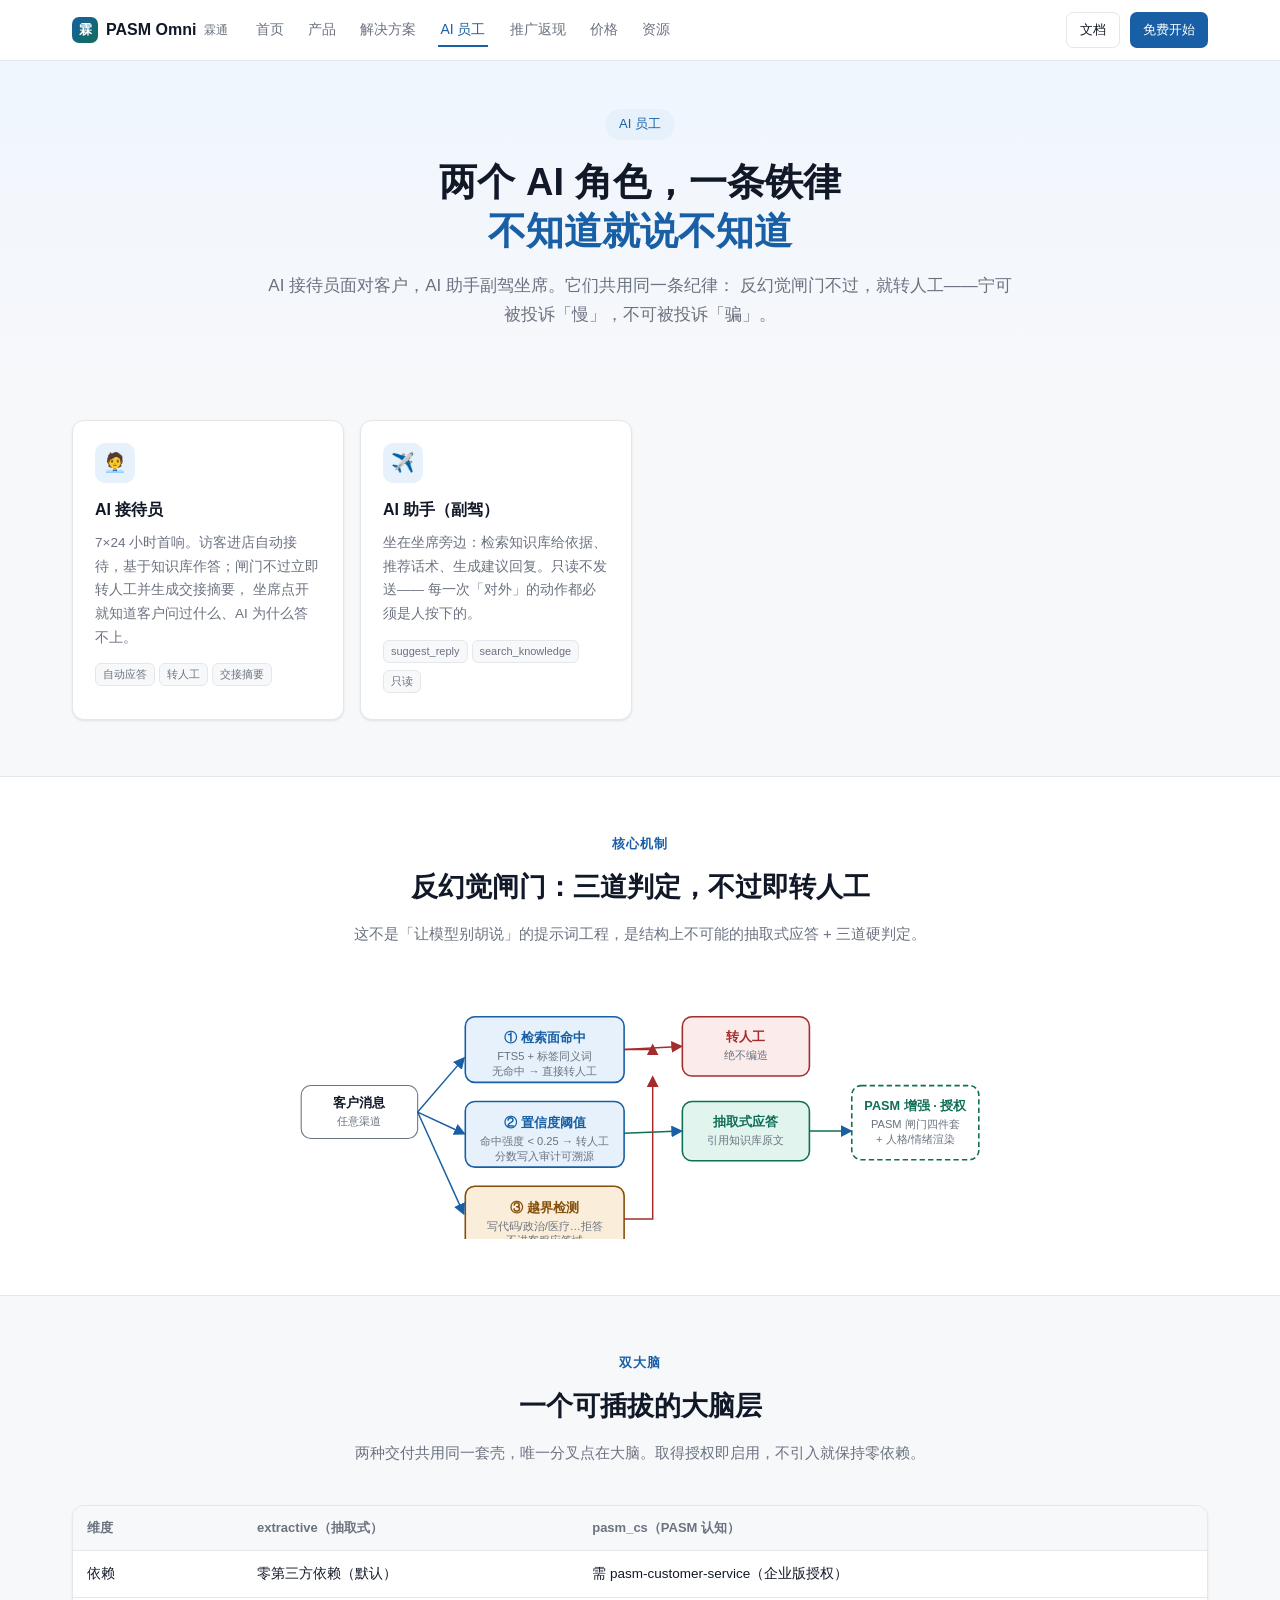
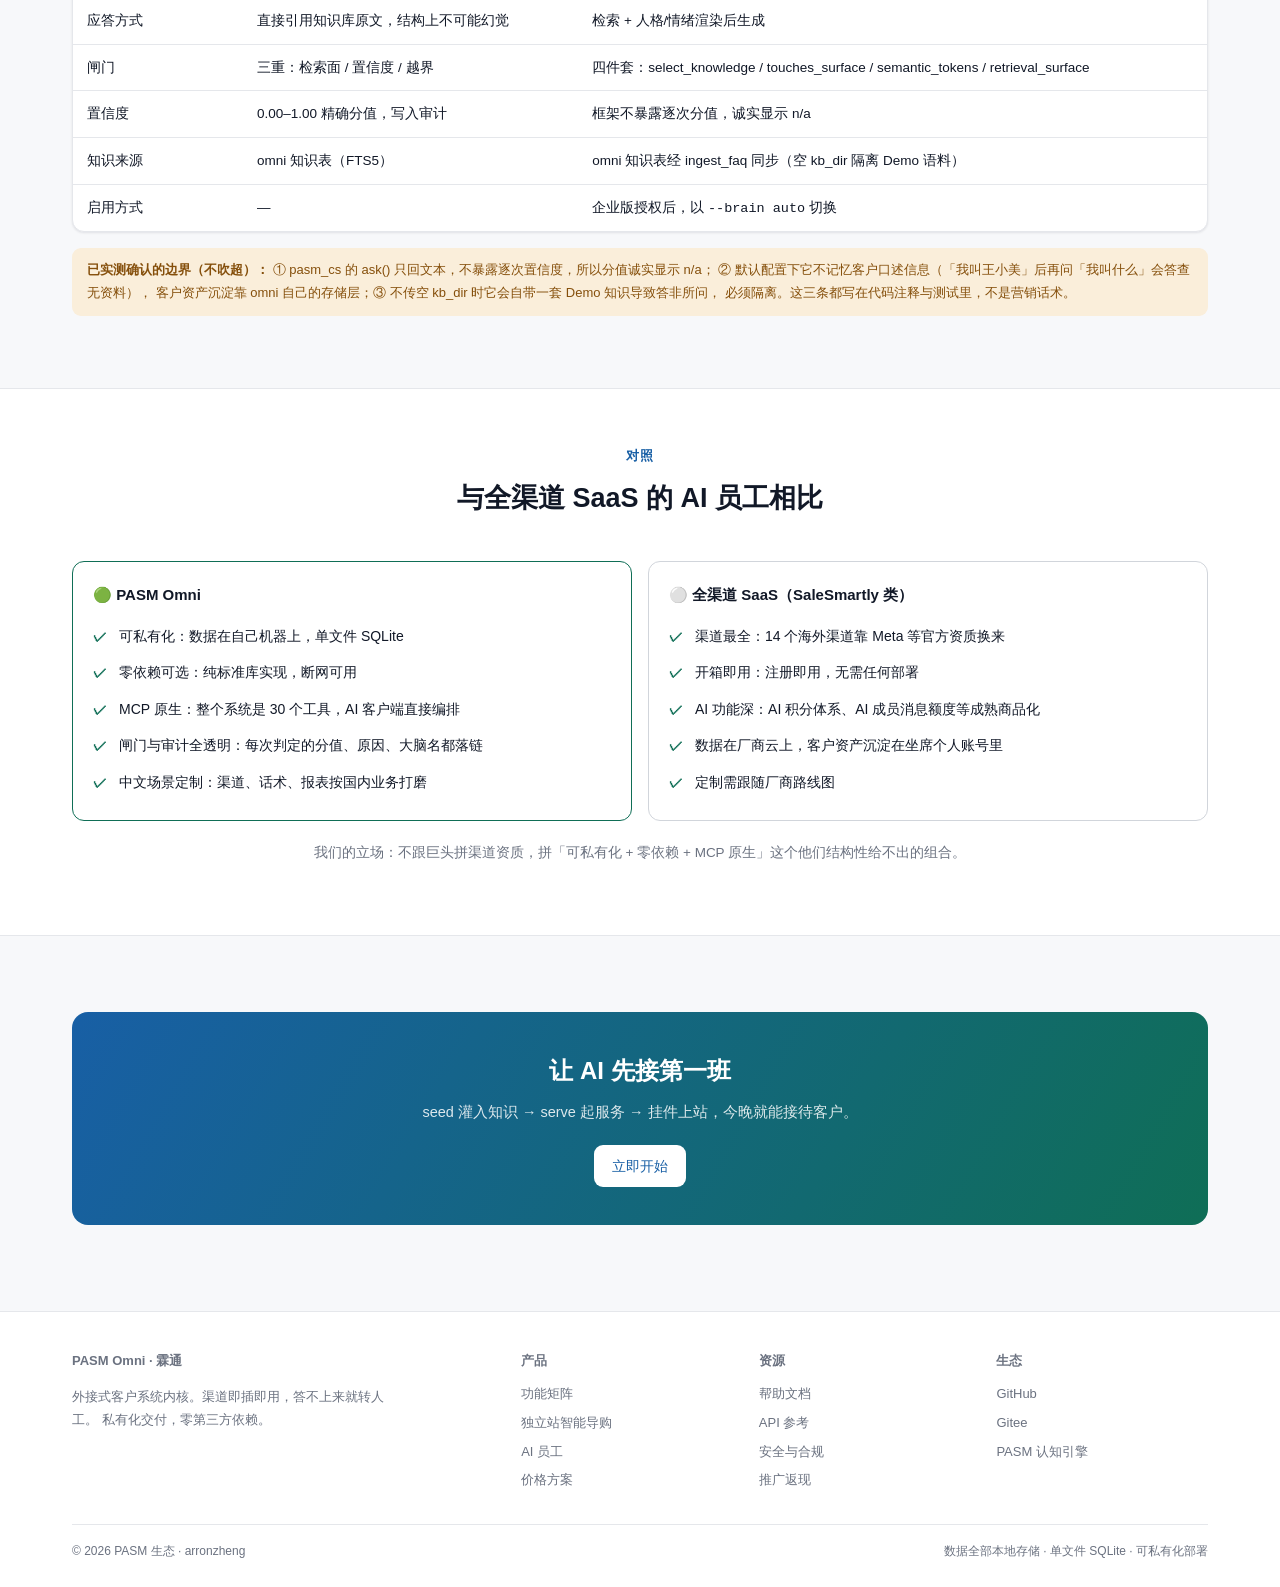
==== ai-agents.html @ 75b2e66a "PASM Omni（霖通）产品展示：官网、功能说明、接入指南与界面截图 - 官网 7 页（首页含界面预览 / 产品矩阵 / 解决方案 / AI 员工 / 价格 / 资源 / 推广） - docs/：功" ====
<!DOCTYPE html>
<html lang="zh-CN">
<head>
<meta charset="utf-8">
<meta name="viewport" content="width=device-width,initial-scale=1">
<title>AI 员工 · PASM Omni 霖通 —— 接待员与助手，答不上来就转人工</title>
<meta name="description" content="PASM Omni AI 员工：AI 接待员 7×24 首响、AI 助手副驾坐席。反幻觉三重闸门，抽取式大脑不可能幻觉，可选 PASM 认知引擎。">
<link rel="stylesheet" href="assets/site.css">
</head>
<body>

<nav class="nav">
  <div class="wrap">
    <a class="brand" href="index.html"><span class="logo">霖</span>PASM Omni <small>霖通</small></a>
    <div class="nav-links">
      <a href="index.html">首页</a>
      <a href="products.html">产品</a>
      <a href="solutions.html">解决方案</a>
      <a href="ai-agents.html" class="on">AI 员工</a>
      <a href="promotion.html">推广返现</a>
      <a href="pricing.html">价格</a>
      <a href="resources.html">资源</a>
    </div>
    <div class="nav-cta">
      <a class="btn ghost sm" href="resources.html">文档</a>
      <a class="btn sm" href="pricing.html">免费开始</a>
    </div>
  </div>
</nav>

<section class="hero" style="padding:48px 0 40px">
  <div class="wrap">
    <span class="kicker">AI 员工</span>
    <h1>两个 AI 角色，一条铁律<br><em>不知道就说不知道</em></h1>
    <p class="sub">AI 接待员面对客户，AI 助手副驾坐席。它们共用同一条纪律：
    反幻觉闸门不过，就转人工——宁可被投诉「慢」，不可被投诉「骗」。</p>
  </div>
</section>

<section class="block" style="padding-top:24px">
  <div class="wrap">
    <div class="cards">
      <div class="card">
        <div class="icon">🧑‍💼</div>
        <h3>AI 接待员</h3>
        <p>7×24 小时首响。访客进店自动接待，基于知识库作答；闸门不过立即转人工并生成交接摘要，
        坐席点开就知道客户问过什么、AI 为什么答不上。</p>
        <div class="tags"><span>自动应答</span><span>转人工</span><span>交接摘要</span></div>
      </div>
      <div class="card">
        <div class="icon">✈️</div>
        <h3>AI 助手（副驾）</h3>
        <p>坐在坐席旁边：检索知识库给依据、推荐话术、生成建议回复。只读不发送——
        每一次「对外」的动作都必须是人按下的。</p>
        <div class="tags"><span>suggest_reply</span><span>search_knowledge</span><span>只读</span></div>
      </div>
    </div>
  </div>
</section>

<section class="block alt">
  <div class="wrap">
    <div class="block-head">
      <div class="tag">核心机制</div>
      <h2>反幻觉闸门：三道判定，不过即转人工</h2>
      <p>这不是「让模型别胡说」的提示词工程，是结构上不可能的抽取式应答 + 三道硬判定。</p>
    </div>

    <svg viewBox="0 0 680 240" style="width:100%;max-width:720px;display:block;margin:0 auto" xmlns="http://www.w3.org/2000/svg">
      <defs>
        <marker id="ah2" markerWidth="8" markerHeight="8" refX="6" refY="4" orient="auto">
          <path d="M0,0 L8,4 L0,8 z" fill="#185FA5"/>
        </marker>
        <marker id="ah3" markerWidth="8" markerHeight="8" refX="6" refY="4" orient="auto">
          <path d="M0,0 L8,4 L0,8 z" fill="#A32D2D"/>
        </marker>
      </defs>
      <g font-family="inherit">
        <!-- 客户消息 -->
        <rect x="20" y="95" width="110" height="50" rx="9" fill="#fff" stroke="#6B7280"/>
        <text x="75" y="115" font-size="12.5" font-weight="600" fill="#111827" text-anchor="middle">客户消息</text>
        <text x="75" y="132" font-size="10.5" fill="#6B7280" text-anchor="middle">任意渠道</text>

        <!-- 闸门1 -->
        <rect x="175" y="30" width="150" height="62" rx="9" fill="#E6F1FB" stroke="#185FA5" stroke-width="1.5"/>
        <text x="250" y="54" font-size="12.5" font-weight="600" fill="#185FA5" text-anchor="middle">① 检索面命中</text>
        <text x="250" y="71" font-size="10.5" fill="#6B7280" text-anchor="middle">FTS5 + 标签同义词</text>
        <text x="250" y="85" font-size="10.5" fill="#6B7280" text-anchor="middle">无命中 → 直接转人工</text>

        <!-- 闸门2 -->
        <rect x="175" y="110" width="150" height="62" rx="9" fill="#E6F1FB" stroke="#185FA5" stroke-width="1.5"/>
        <text x="250" y="134" font-size="12.5" font-weight="600" fill="#185FA5" text-anchor="middle">② 置信度阈值</text>
        <text x="250" y="151" font-size="10.5" fill="#6B7280" text-anchor="middle">命中强度 &lt; 0.25 → 转人工</text>
        <text x="250" y="165" font-size="10.5" fill="#6B7280" text-anchor="middle">分数写入审计可溯源</text>

        <!-- 闸门3 -->
        <rect x="175" y="190" width="150" height="62" rx="9" fill="#FAEEDA" stroke="#854F0B" stroke-width="1.5"/>
        <text x="250" y="214" font-size="12.5" font-weight="600" fill="#854F0B" text-anchor="middle">③ 越界检测</text>
        <text x="250" y="231" font-size="10.5" fill="#6B7280" text-anchor="middle">写代码/政治/医疗…拒答</text>
        <text x="250" y="245" font-size="10.5" fill="#6B7280" text-anchor="middle">不进客服应答域</text>

        <!-- 箭头 -->
        <line x1="130" y1="120" x2="173" y2="70" stroke="#185FA5" stroke-width="1.4" marker-end="url(#ah2)"/>
        <line x1="130" y1="120" x2="173" y2="140" stroke="#185FA5" stroke-width="1.4" marker-end="url(#ah2)"/>
        <line x1="130" y1="120" x2="173" y2="215" stroke="#185FA5" stroke-width="1.4" marker-end="url(#ah2)"/>

        <!-- 通过 -->
        <rect x="380" y="110" width="120" height="56" rx="9" fill="#E1F5EE" stroke="#0F6E56" stroke-width="1.5"/>
        <text x="440" y="133" font-size="12.5" font-weight="600" fill="#0F6E56" text-anchor="middle">抽取式应答</text>
        <text x="440" y="150" font-size="10.5" fill="#6B7280" text-anchor="middle">引用知识库原文</text>

        <!-- 转人工 -->
        <rect x="380" y="30" width="120" height="56" rx="9" fill="#FCEBEB" stroke="#A32D2D" stroke-width="1.5"/>
        <text x="440" y="53" font-size="12.5" font-weight="600" fill="#A32D2D" text-anchor="middle">转人工</text>
        <text x="440" y="70" font-size="10.5" fill="#6B7280" text-anchor="middle">绝不编造</text>

        <line x1="325" y1="140" x2="378" y2="138" stroke="#0F6E56" stroke-width="1.4" marker-end="url(#ah2)"/>
        <path d="M 325 61 L 352 61 L 352 58" fill="none" stroke="#A32D2D" stroke-width="1.4" marker-end="url(#ah3)"/>
        <path d="M 325 221 L 352 221 L 352 88" fill="none" stroke="#A32D2D" stroke-width="1.4" marker-end="url(#ah3)"/>
        <line x1="325" y1="61" x2="378" y2="58" stroke="#A32D2D" stroke-width="1.4" marker-end="url(#ah3)"/>

        <!-- PASM 认知引擎增强（企业版授权） -->
        <rect x="540" y="95" width="120" height="70" rx="9" fill="#fff" stroke="#0F6E56" stroke-width="1.5" stroke-dasharray="5 3"/>
        <text x="600" y="118" font-size="12" font-weight="600" fill="#0F6E56" text-anchor="middle">PASM 增强 · 授权</text>
        <text x="600" y="135" font-size="10.5" fill="#6B7280" text-anchor="middle">PASM 闸门四件套</text>
        <text x="600" y="149" font-size="10.5" fill="#6B7280" text-anchor="middle">+ 人格/情绪渲染</text>
        <line x1="500" y1="138" x2="538" y2="138" stroke="#0F6E56" stroke-width="1.4" marker-end="url(#ah2)"/>
      </g>
    </svg>
  </div>
</section>

<section class="block">
  <div class="wrap">
    <div class="block-head">
      <div class="tag">双大脑</div>
      <h2>一个可插拔的大脑层</h2>
      <p>两种交付共用同一套壳，唯一分叉点在大脑。取得授权即启用，不引入就保持零依赖。</p>
    </div>
    <div class="tbl-wrap">
      <table>
        <thead><tr><th style="width:170px">维度</th><th>extractive（抽取式）</th><th>pasm_cs（PASM 认知）</th></tr></thead>
        <tbody>
          <tr><td>依赖</td><td>零第三方依赖（默认）</td><td>需 pasm-customer-service（企业版授权）</td></tr>
          <tr><td>应答方式</td><td>直接引用知识库原文，结构上不可能幻觉</td><td>检索 + 人格/情绪渲染后生成</td></tr>
          <tr><td>闸门</td><td>三重：检索面 / 置信度 / 越界</td><td>四件套：select_knowledge / touches_surface / semantic_tokens / retrieval_surface</td></tr>
          <tr><td>置信度</td><td>0.00–1.00 精确分值，写入审计</td><td>框架不暴露逐次分值，诚实显示 n/a</td></tr>
          <tr><td>知识来源</td><td>omni 知识表（FTS5）</td><td>omni 知识表经 ingest_faq 同步（空 kb_dir 隔离 Demo 语料）</td></tr>
          <tr><td>启用方式</td><td>—</td><td>企业版授权后，以 <code>--brain auto</code> 切换</td></tr>
        </tbody>
      </table>
    </div>

    <div class="note" id="pasm">
      <b>已实测确认的边界（不吹超）：</b>
      ① pasm_cs 的 ask() 只回文本，不暴露逐次置信度，所以分值诚实显示 n/a；
      ② 默认配置下它不记忆客户口述信息（「我叫王小美」后再问「我叫什么」会答查无资料），
      客户资产沉淀靠 omni 自己的存储层；③ 不传空 kb_dir 时它会自带一套 Demo 知识导致答非所问，
      必须隔离。这三条都写在代码注释与测试里，不是营销话术。
    </div>
  </div>
</section>

<section class="block alt">
  <div class="wrap">
    <div class="block-head">
      <div class="tag">对照</div>
      <h2>与全渠道 SaaS 的 AI 员工相比</h2>
    </div>
    <div class="vs">
      <div class="col us">
        <h3>🟢 PASM Omni</h3>
        <ul class="check-list">
          <li>可私有化：数据在自己机器上，单文件 SQLite</li>
          <li>零依赖可选：纯标准库实现，断网可用</li>
          <li>MCP 原生：整个系统是 30 个工具，AI 客户端直接编排</li>
          <li>闸门与审计全透明：每次判定的分值、原因、大脑名都落链</li>
          <li>中文场景定制：渠道、话术、报表按国内业务打磨</li>
        </ul>
      </div>
      <div class="col them">
        <h3>⚪ 全渠道 SaaS（SaleSmartly 类）</h3>
        <ul class="check-list">
          <li>渠道最全：14 个海外渠道靠 Meta 等官方资质换来</li>
          <li>开箱即用：注册即用，无需任何部署</li>
          <li>AI 功能深：AI 积分体系、AI 成员消息额度等成熟商品化</li>
          <li>数据在厂商云上，客户资产沉淀在坐席个人账号里</li>
          <li>定制需跟随厂商路线图</li>
        </ul>
      </div>
    </div>
    <p class="center mt20" style="color:var(--sub);font-size:13.5px">
      我们的立场：不跟巨头拼渠道资质，拼「可私有化 + 零依赖 + MCP 原生」这个他们结构性给不出的组合。
    </p>
  </div>
</section>

<section class="block">
  <div class="wrap">
    <div class="cta-bar">
      <h2>让 AI 先接第一班</h2>
      <p>seed 灌入知识 → serve 起服务 → 挂件上站，今晚就能接待客户。</p>
      <a class="btn" href="pricing.html">立即开始</a>
    </div>
  </div>
</section>

<footer>
  <div class="wrap">
    <div class="cols">
      <div>
        <h4>PASM Omni · 霖通</h4>
        <p class="about">外接式客户系统内核。渠道即插即用，答不上来就转人工。
        私有化交付，零第三方依赖。</p>
      </div>
      <div>
        <h4>产品</h4>
        <ul>
          <li><a href="products.html">功能矩阵</a></li>
          <li><a href="solutions.html">独立站智能导购</a></li>
          <li><a href="ai-agents.html">AI 员工</a></li>
          <li><a href="pricing.html">价格方案</a></li>
        </ul>
      </div>
      <div>
        <h4>资源</h4>
        <ul>
          <li><a href="resources.html">帮助文档</a></li>
          <li><a href="resources.html#api">API 参考</a></li>
          <li><a href="resources.html#security">安全与合规</a></li>
          <li><a href="promotion.html">推广返现</a></li>
        </ul>
      </div>
      <div>
        <h4>生态</h4>
        <ul>
          <li><a href="https://github.com/arronJack/pasm-omni" target="_blank" rel="noopener">GitHub</a></li>
          <li><a href="https://gitee.com/arronzheng/pasm-omni" target="_blank" rel="noopener">Gitee</a></li>
          <li><a href="ai-agents.html#pasm">PASM 认知引擎</a></li>
        </ul>
      </div>
    </div>
    <div class="copy">
      <span>© 2026 PASM 生态 · arronzheng</span>
      <span>数据全部本地存储 · 单文件 SQLite · 可私有化部署</span>
    </div>
  </div>
</footer>

</body>
</html>
---- assets/site.css ----
/* PASM Omni · 官网共享样式（浅色主题 / 零依赖 / 响应式） */
:root{
  --bg:#F7F8FA; --card:#FFFFFF; --line:#E5E7EB; --txt:#111827; --sub:#6B7280;
  --blue:#185FA5; --blue-d:#0C447C; --blue-l:#E6F1FB;
  --teal:#0F6E56; --teal-l:#E1F5EE;
  --amber:#854F0B; --amber-l:#FAEEDA;
  --red:#A32D2D; --red-l:#FCEBEB;
  --radius:12px;
  --shadow:0 1px 3px rgba(16,24,40,.06),0 1px 2px rgba(16,24,40,.04);
}
*{box-sizing:border-box}
html{scroll-behavior:smooth}
body{margin:0;font:15px/1.75 -apple-system,BlinkMacSystemFont,"Segoe UI","PingFang SC","Hiragino Sans GB","Microsoft YaHei",sans-serif;
  background:var(--bg);color:var(--txt);-webkit-font-smoothing:antialiased}
a{color:var(--blue);text-decoration:none}
a:hover{text-decoration:underline}
img{max-width:100%}
.wrap{max-width:1180px;margin:0 auto;padding:0 22px}

/* ---------- 导航 ---------- */
.nav{background:var(--card);border-bottom:1px solid var(--line);position:sticky;top:0;z-index:100}
.nav .wrap{display:flex;align-items:center;gap:26px;height:60px}
.brand{font-weight:600;font-size:16px;color:var(--txt);display:flex;align-items:center;gap:8px;white-space:nowrap}
.brand:hover{text-decoration:none}
.brand .logo{width:26px;height:26px;border-radius:7px;background:linear-gradient(135deg,#185FA5,#0F6E56);
  color:#fff;display:inline-flex;align-items:center;justify-content:center;font-size:13px;font-weight:700}
.brand small{color:var(--sub);font-weight:400;font-size:12px}
.nav-links{display:flex;gap:20px;flex:1;overflow-x:auto}
.nav-links a{color:var(--sub);font-size:14px;white-space:nowrap;padding:4px 2px}
.nav-links a:hover{color:var(--blue);text-decoration:none}
.nav-links a.on{color:var(--blue);font-weight:500;border-bottom:2px solid var(--blue)}
.nav-cta{display:flex;gap:10px}
@media(max-width:900px){.nav-links{display:none}.nav .wrap{justify-content:space-between}}

/* ---------- 按钮 ---------- */
.btn{display:inline-flex;align-items:center;gap:6px;background:var(--blue);color:#fff;
  border:none;border-radius:9px;padding:9px 18px;font:inherit;font-size:14px;cursor:pointer;
  transition:background .15s}
.btn:hover{background:var(--blue-d);text-decoration:none}
.btn.ghost{background:#fff;color:var(--txt);border:1px solid var(--line)}
.btn.ghost:hover{background:var(--bg)}
.btn.teal{background:var(--teal)}
.btn.teal:hover{background:#0A563F}
.btn.sm{padding:6px 13px;font-size:13px;border-radius:7px}

/* ---------- Hero ---------- */
.hero{background:linear-gradient(180deg,#EFF6FE 0%,var(--bg) 100%);padding:64px 0 54px;text-align:center}
.hero .kicker{display:inline-block;background:var(--blue-l);color:var(--blue);font-size:13px;
  padding:4px 14px;border-radius:20px;margin-bottom:18px}
.hero h1{font-size:38px;line-height:1.3;margin:0 0 14px;font-weight:700}
.hero h1 em{font-style:normal;color:var(--blue)}
.hero p.sub{font-size:17px;color:var(--sub);max-width:760px;margin:0 auto 26px}
.hero .cta{display:flex;gap:12px;justify-content:center;flex-wrap:wrap;margin-bottom:34px}
.hero .code{background:#0F172A;color:#E2E8F0;border-radius:10px;padding:14px 20px;font-size:13px;
  font-family:ui-monospace,SFMono-Regular,Consolas,monospace;display:inline-block;text-align:left;
  line-height:1.9;box-shadow:var(--shadow)}
.hero .code .c{color:#64748B}
.hero .code .g{color:#4ADE80}
@media(max-width:640px){.hero h1{font-size:28px}}

/* ---------- 双版本徽章 ---------- */
.editions{display:grid;grid-template-columns:1fr 1fr;gap:14px;max-width:760px;margin:34px auto 0}
@media(max-width:640px){.editions{grid-template-columns:1fr}}
.edition{background:var(--card);border:1px solid var(--line);border-radius:var(--radius);
  padding:16px 18px;text-align:left}
.edition h3{margin:0 0 6px;font-size:15px;display:flex;align-items:center;gap:8px}
.edition p{margin:0;font-size:13px;color:var(--sub)}
.pill{font-size:11px;padding:2px 8px;border-radius:9px;font-weight:500}
.pill.free{background:var(--teal-l);color:var(--teal)}
.pill.oss{background:var(--blue-l);color:var(--blue)}
.pill.pay{background:var(--amber-l);color:var(--amber)}

/* ---------- 数据条 ---------- */
.stats{background:var(--card);border-top:1px solid var(--line);border-bottom:1px solid var(--line);padding:26px 0}
.stats .wrap{display:grid;grid-template-columns:repeat(4,1fr);gap:18px;text-align:center}
.stats .n{font-size:26px;font-weight:700;color:var(--blue)}
.stats .l{font-size:13px;color:var(--sub)}
@media(max-width:640px){.stats .wrap{grid-template-columns:repeat(2,1fr)}}

/* ---------- 区块 ---------- */
section.block{padding:56px 0}
section.alt{background:var(--card);border-top:1px solid var(--line);border-bottom:1px solid var(--line)}
.block-head{text-align:center;max-width:720px;margin:0 auto 38px}
.block-head .tag{color:var(--blue);font-size:13px;font-weight:600;letter-spacing:.06em}
.block-head h2{font-size:27px;margin:8px 0 10px}
.block-head p{color:var(--sub);margin:0}

/* ---------- 卡片 ---------- */
.cards{display:grid;grid-template-columns:repeat(4,1fr);gap:16px}
@media(max-width:1000px){.cards{grid-template-columns:repeat(2,1fr)}}
@media(max-width:560px){.cards{grid-template-columns:1fr}}
.card{background:var(--card);border:1px solid var(--line);border-radius:var(--radius);
  padding:22px;box-shadow:var(--shadow)}
.card .icon{width:40px;height:40px;border-radius:10px;background:var(--blue-l);color:var(--blue);
  display:flex;align-items:center;justify-content:center;font-size:19px;margin-bottom:13px}
.card h3{margin:0 0 7px;font-size:16px}
.card p{margin:0;font-size:13.5px;color:var(--sub)}
.card .tags{margin-top:11px}
.card .tags span{display:inline-block;font-size:11px;background:var(--bg);border:1px solid var(--line);
  color:var(--sub);border-radius:6px;padding:1px 7px;margin:0 4px 4px 0}

/* ---------- 表格 ---------- */
.tbl-wrap{overflow-x:auto;background:var(--card);border:1px solid var(--line);
  border-radius:var(--radius);box-shadow:var(--shadow)}
table{width:100%;border-collapse:collapse;font-size:13.5px;min-width:640px}
th{background:var(--bg);text-align:left;padding:11px 14px;font-weight:600;font-size:13px;
  color:var(--sub);border-bottom:1px solid var(--line);white-space:nowrap}
td{padding:11px 14px;border-bottom:1px solid var(--line);vertical-align:top}
tr:last-child td{border-bottom:none}
tr:hover td{background:#FAFBFD}
td .grp{font-weight:600;color:var(--sub);font-size:12px}
.yes{color:var(--teal);font-weight:600}
.no{color:#9CA3AF}
.plan{color:var(--amber);font-size:12px}

/* ---------- 步骤 ---------- */
.steps{display:grid;grid-template-columns:repeat(4,1fr);gap:16px;counter-reset:step}
@media(max-width:900px){.steps{grid-template-columns:repeat(2,1fr)}}
@media(max-width:520px){.steps{grid-template-columns:1fr}}
.step{background:var(--card);border:1px solid var(--line);border-radius:var(--radius);padding:20px;position:relative}
.step .no{width:30px;height:30px;border-radius:50%;background:var(--blue);color:#fff;font-weight:600;
  display:flex;align-items:center;justify-content:center;font-size:14px;margin-bottom:12px}
.step h3{margin:0 0 6px;font-size:15px}
.step p{margin:0;font-size:13px;color:var(--sub)}

/* ---------- 流程/架构图 ---------- */
.flow{display:flex;align-items:stretch;gap:0;flex-wrap:wrap;justify-content:center;margin:26px 0}
.flow .node{background:var(--card);border:1.5px solid var(--blue);border-radius:10px;
  padding:12px 16px;font-size:13px;text-align:center;min-width:130px;position:relative}
.flow .node b{display:block;font-size:13.5px}
.flow .node span{color:var(--sub);font-size:12px}
.flow .arr{align-self:center;color:var(--blue);font-size:20px;padding:0 8px;font-weight:700}

/* ---------- FAQ ---------- */
.faq{max-width:820px;margin:0 auto}
.faq details{background:var(--card);border:1px solid var(--line);border-radius:10px;
  margin-bottom:10px;padding:0 18px}
.faq summary{cursor:pointer;padding:14px 0;font-weight:500;font-size:14.5px;list-style:none}
.faq summary::before{content:"Q";color:var(--blue);font-weight:700;margin-right:9px}
.faq details[open] summary{border-bottom:1px solid var(--line)}
.faq .a{padding:13px 0;font-size:13.5px;color:var(--sub)}
.faq .a::before{content:"A";color:var(--teal);font-weight:700;margin-right:9px}

/* ---------- 价格 ---------- */
.plans{display:grid;grid-template-columns:repeat(4,1fr);gap:16px;align-items:stretch}
@media(max-width:1000px){.plans{grid-template-columns:repeat(2,1fr)}}
@media(max-width:560px){.plans{grid-template-columns:1fr}}
.plan-card{background:var(--card);border:1px solid var(--line);border-radius:14px;padding:24px;
  display:flex;flex-direction:column;position:relative}
.plan-card.hot{border:2px solid var(--blue);box-shadow:0 8px 28px rgba(24,95,165,.12)}
.plan-card .ribbon{position:absolute;top:-11px;left:50%;transform:translateX(-50%);
  background:var(--blue);color:#fff;font-size:11px;padding:2px 12px;border-radius:10px;white-space:nowrap}
.plan-card h3{margin:0 0 3px;font-size:17px}
.plan-card .for{font-size:12px;color:var(--sub);min-height:34px}
.plan-card .price{font-size:32px;font-weight:700;margin:12px 0 2px}
.plan-card .price small{font-size:13px;font-weight:400;color:var(--sub)}
.plan-card .per{font-size:12px;color:var(--sub);margin-bottom:16px}
.plan-card ul{list-style:none;margin:0 0 20px;padding:0;flex:1}
.plan-card li{font-size:13px;padding:5px 0;border-bottom:1px dashed var(--line);color:var(--txt)}
.plan-card li::before{content:"✓";color:var(--teal);margin-right:7px;font-weight:700}
.plan-card li.off{color:#9CA3AF}
.plan-card li.off::before{content:"—";color:#9CA3AF}
.toggle{display:inline-flex;background:var(--card);border:1px solid var(--line);border-radius:9px;
  padding:3px;gap:2px;margin-bottom:26px}
.toggle button{border:none;background:none;font:inherit;font-size:13px;padding:6px 16px;
  border-radius:7px;cursor:pointer;color:var(--sub)}
.toggle button.on{background:var(--blue);color:#fff}

/* ---------- 返现计算器 ---------- */
.calc{background:var(--card);border:1px solid var(--line);border-radius:14px;padding:26px;
  max-width:560px;margin:0 auto;box-shadow:var(--shadow)}
.calc label{display:block;font-size:13px;color:var(--sub);margin:12px 0 5px}
.calc input,.calc select{width:100%;font:inherit;font-size:14px;padding:9px 11px;
  border:1px solid #D1D5DB;border-radius:8px;outline:none}
.calc .out{margin-top:18px;background:var(--teal-l);border-radius:10px;padding:16px;text-align:center}
.calc .out .big{font-size:30px;font-weight:700;color:var(--teal)}
.calc .out .row{display:flex;justify-content:space-around;font-size:12.5px;color:var(--sub);margin-top:8px}

/* ---------- 资源卡 ---------- */
.res-grid{display:grid;grid-template-columns:repeat(3,1fr);gap:16px}
@media(max-width:900px){.res-grid{grid-template-columns:1fr}}
.res-card{background:var(--card);border:1px solid var(--line);border-radius:var(--radius);padding:22px}
.res-card h3{margin:0 0 10px;font-size:16px;display:flex;align-items:center;gap:8px}
.res-card ul{margin:0;padding-left:18px;font-size:13.5px}
.res-card li{margin:6px 0}
.res-card .doc{font-family:ui-monospace,Consolas,monospace;font-size:12px;background:var(--bg);
  border:1px solid var(--line);border-radius:5px;padding:0 5px}

/* ---------- 代码块 ---------- */
pre.code{background:#0F172A;color:#E2E8F0;border-radius:10px;padding:16px 18px;font-size:12.5px;
  font-family:ui-monospace,SFMono-Regular,Consolas,monospace;line-height:1.8;overflow-x:auto}
pre.code .cm{color:#64748B}
pre.code .kw{color:#7DD3FC}
pre.code .st{color:#86EFAC}

/* ---------- CTA 条 ---------- */
.cta-bar{background:linear-gradient(120deg,#185FA5,#0F6E56);border-radius:16px;padding:38px;
  text-align:center;color:#fff;margin:20px 0}
.cta-bar h2{margin:0 0 8px;font-size:24px}
.cta-bar p{margin:0 0 20px;opacity:.85;font-size:14.5px}
.cta-bar .btn{background:#fff;color:var(--blue)}
.cta-bar .btn:hover{background:#EFF6FE}

/* ---------- 页脚 ---------- */
footer{background:var(--card);border-top:1px solid var(--line);padding:38px 0 26px;margin-top:10px}
footer .cols{display:grid;grid-template-columns:2fr 1fr 1fr 1fr;gap:26px}
@media(max-width:800px){footer .cols{grid-template-columns:1fr 1fr}}
footer h4{margin:0 0 10px;font-size:13px;color:var(--sub)}
footer ul{list-style:none;margin:0;padding:0}
footer li{margin:6px 0;font-size:13px}
footer li a{color:var(--sub)}
footer li a:hover{color:var(--blue)}
footer .about{font-size:13px;color:var(--sub);max-width:320px}
footer .copy{margin-top:26px;padding-top:16px;border-top:1px solid var(--line);
  font-size:12px;color:var(--sub);display:flex;justify-content:space-between;flex-wrap:wrap;gap:8px}

/* ---------- 工具类 ---------- */
.center{text-align:center}
.mt20{margin-top:20px}.mt30{margin-top:30px}
.note{background:var(--amber-l);color:var(--amber);border-radius:9px;padding:11px 15px;
  font-size:13px;margin:16px 0}
.good{background:var(--teal-l);color:var(--teal);border-radius:9px;padding:11px 15px;
  font-size:13px;margin:16px 0}
.grid2{display:grid;grid-template-columns:1fr 1fr;gap:22px;align-items:center}
@media(max-width:800px){.grid2{grid-template-columns:1fr}}
.check-list{list-style:none;margin:0;padding:0}
.check-list li{padding:6px 0 6px 26px;position:relative;font-size:14px}
.check-list li::before{content:"✓";position:absolute;left:0;color:var(--teal);font-weight:700}
.vs{display:grid;grid-template-columns:1fr 1fr;gap:16px}
@media(max-width:700px){.vs{grid-template-columns:1fr}}
.vs .col{background:var(--card);border:1px solid var(--line);border-radius:var(--radius);padding:20px}
.vs .col h3{margin:0 0 10px;font-size:15px}
.vs .col.us{border-color:var(--teal)}
.vs .col.them{border-color:#D1D5DB}

/* ---------- 界面预览（真实截图） ---------- */
.shots{display:grid;grid-template-columns:1fr 1fr;gap:22px}
@media(max-width:860px){.shots{grid-template-columns:1fr}}
.shot{margin:0;border:1px solid var(--line);border-radius:12px;overflow:hidden;background:#fff;
  box-shadow:0 1px 2px rgba(16,24,40,.05)}
.shot .bar{height:26px;background:#F7F8FA;border-bottom:1px solid var(--line);
  display:flex;align-items:center;gap:5px;padding:0 10px}
.shot .bar i{width:8px;height:8px;border-radius:50%;background:#E4E7EC;display:block}
.shot img{display:block;width:100%;height:auto}
.shot figcaption{padding:10px 14px;font-size:13px;color:var(--sub);line-height:1.6}
.shot figcaption b{color:var(--txt)}
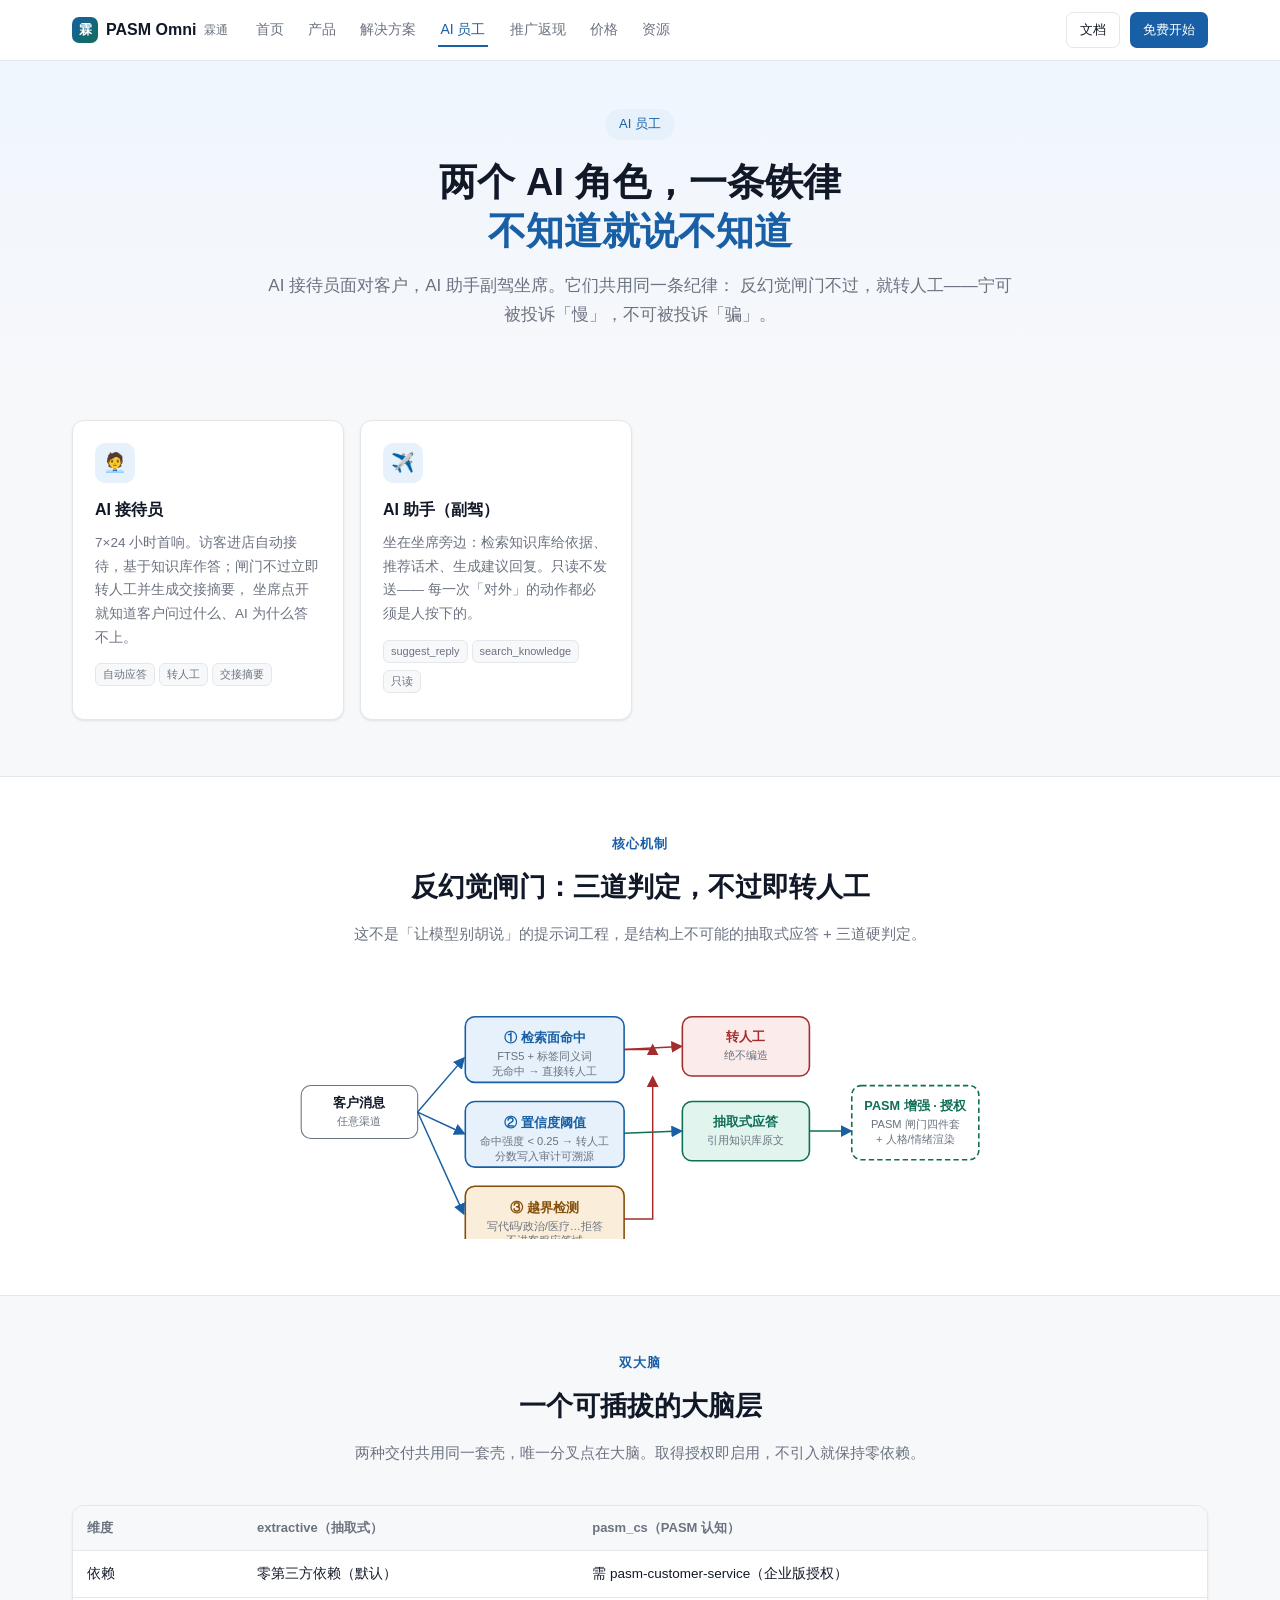
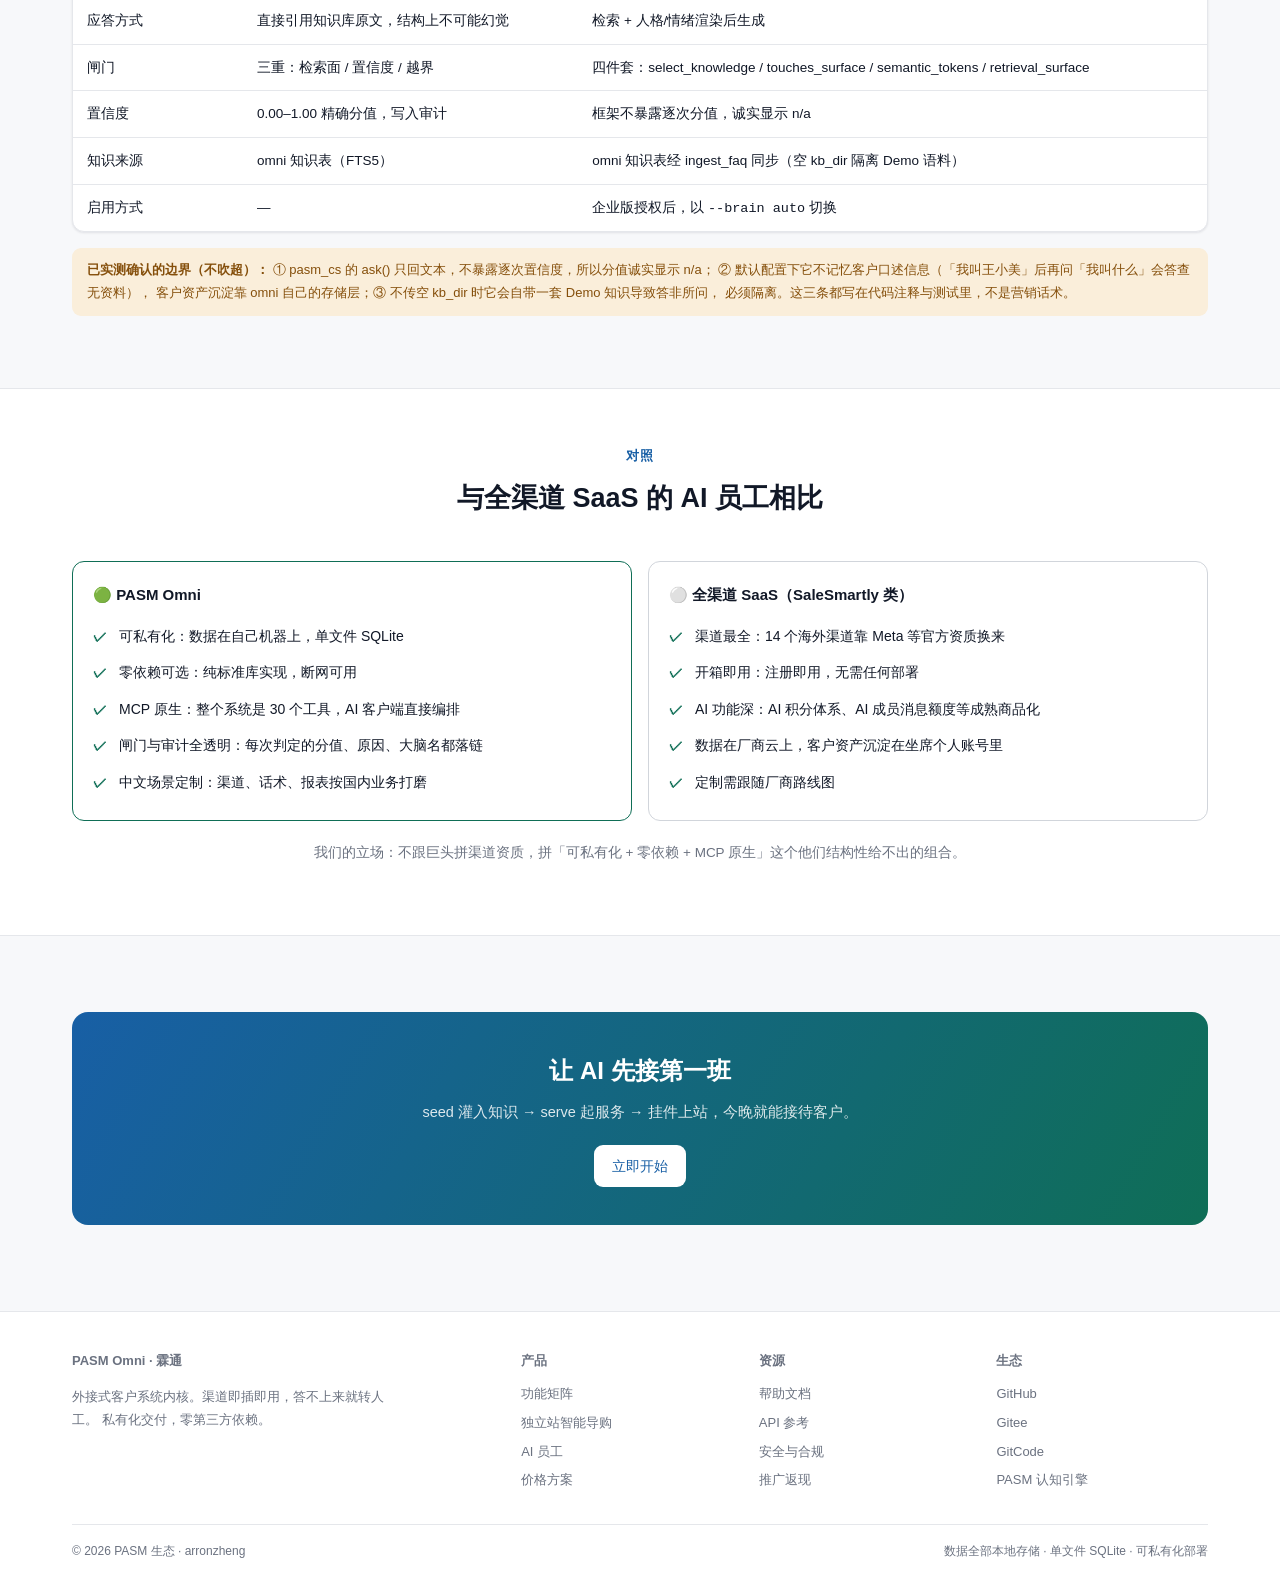
==== commit 1f9e0822: "同步站点与截图（2026-10-12 17:48）" ====
--- a/ai-agents.html
+++ b/ai-agents.html
@@ -236,6 +236,7 @@
         <ul>
           <li><a href="https://github.com/arronJack/pasm-omni" target="_blank" rel="noopener">GitHub</a></li>
           <li><a href="https://gitee.com/arronzheng/pasm-omni" target="_blank" rel="noopener">Gitee</a></li>
+          <li><a href="https://gitcode.com/arronzheng/pasm-omni" target="_blank" rel="noopener">GitCode</a></li>
           <li><a href="ai-agents.html#pasm">PASM 认知引擎</a></li>
         </ul>
       </div>
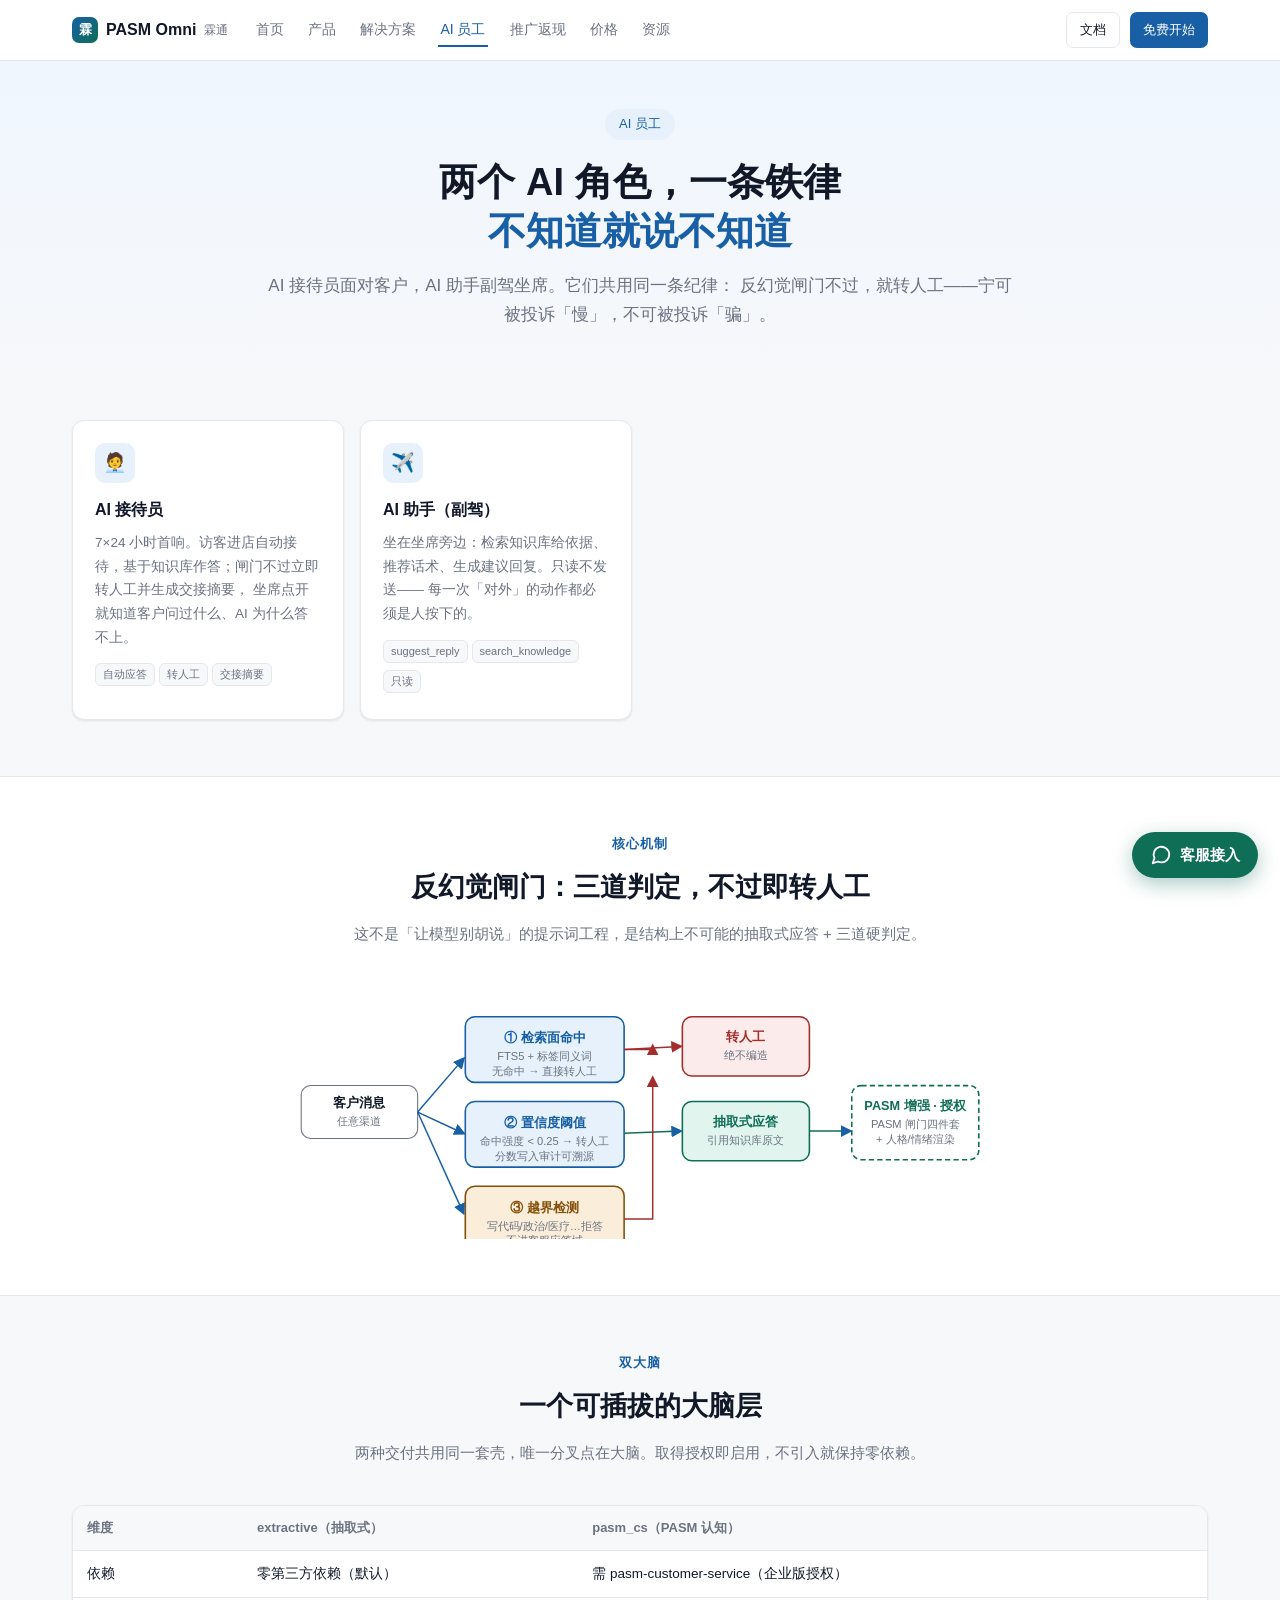
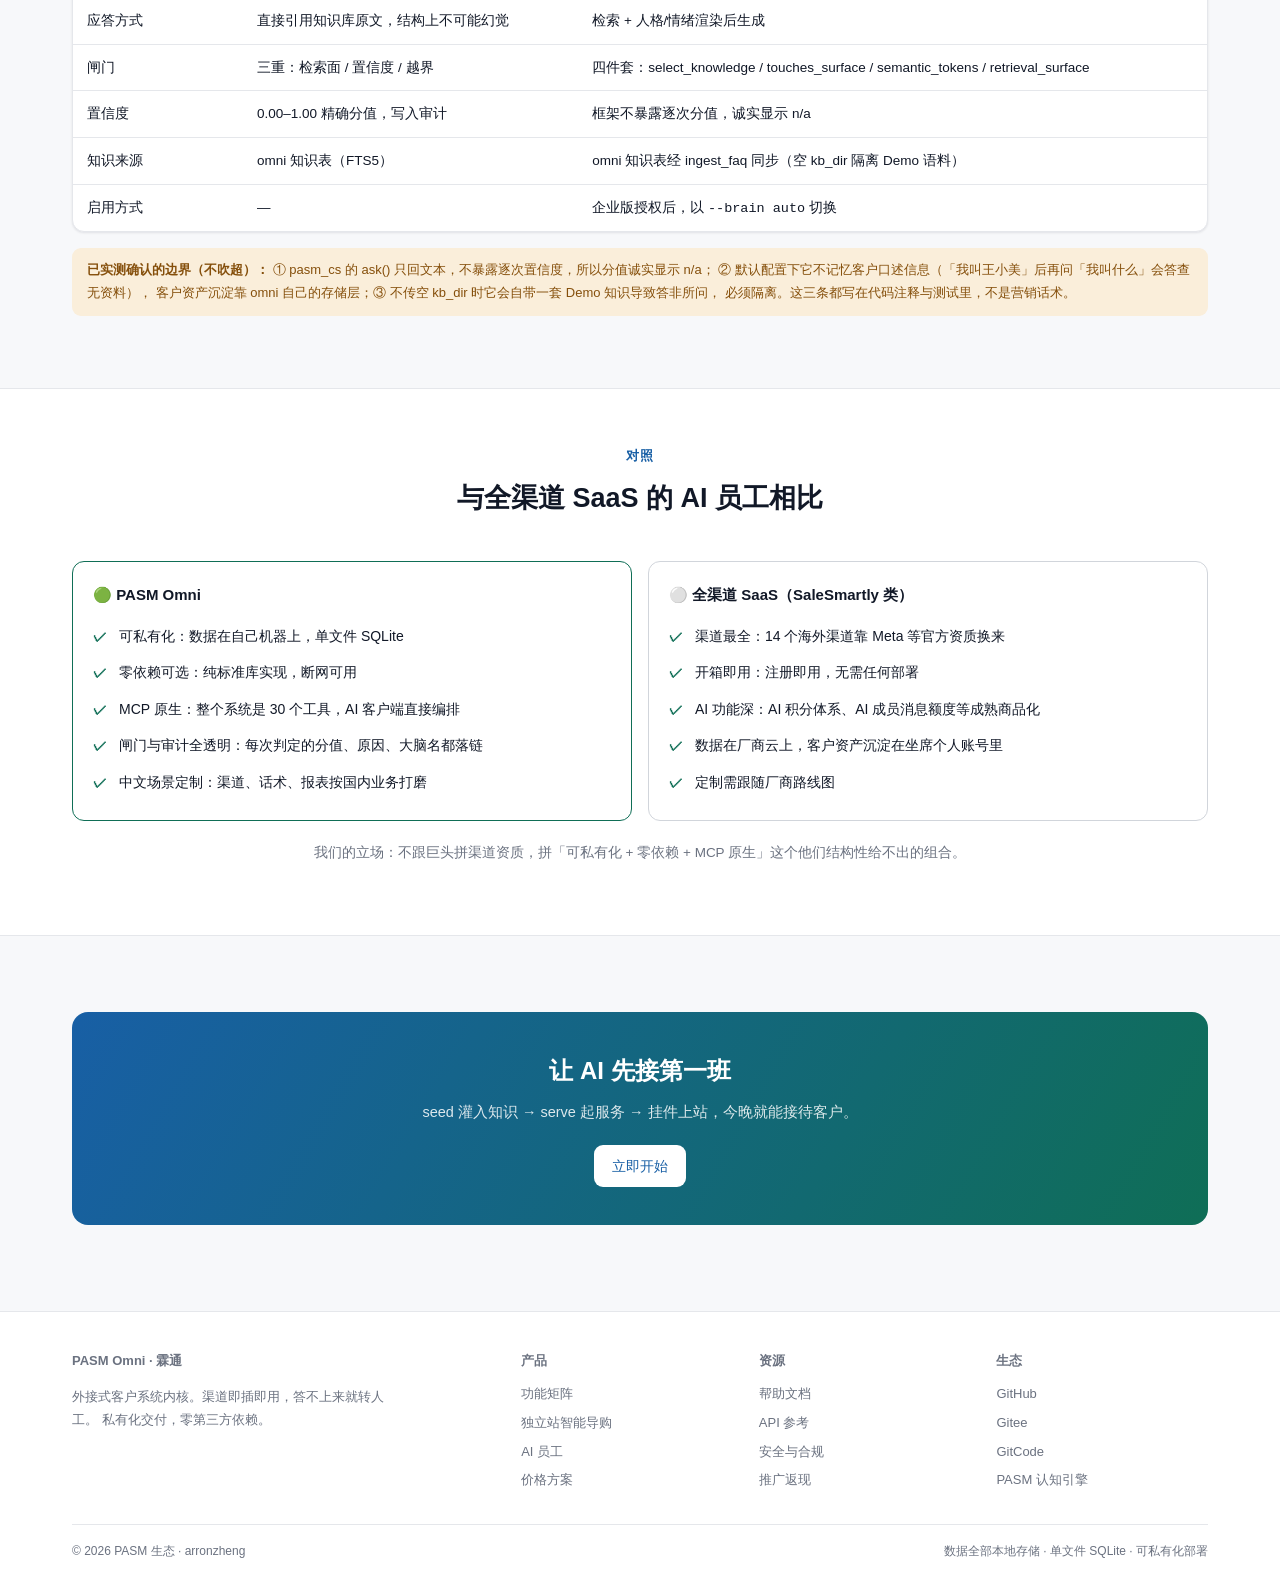
==== commit cb347293: "同步站点与截图（2026-10-13 11:18）" ====
--- a/ai-agents.html
+++ b/ai-agents.html
@@ -248,5 +248,54 @@
   </div>
 </footer>
 
+
+<!-- PASM Omni 客服接入挂件（参考 SaleSmartly 浮动客服） -->
+<div id="pasmCsWidget">
+  <div id="pasmCsPanel" class="pasm-cs-panel" hidden>
+    <div class="pasm-cs-head">
+      <div class="pasm-cs-title">PASM Omni · 客服接入</div>
+      <button id="pasmCsClose" class="pasm-cs-x" aria-label="关闭">&times;</button>
+    </div>
+    <div class="pasm-cs-body">
+      <p class="pasm-cs-hi">您好 👋 欢迎了解 <b>PASM Omni 霖通</b>——外接式客户系统内核。</p>
+      <p class="pasm-cs-sub">渠道即插即用，答不上来就转人工；私有化交付，零第三方依赖。</p>
+      <div class="pasm-cs-links">
+        <a href="products.html">产品功能</a>
+        <a href="solutions.html">解决方案</a>
+        <a href="ai-agents.html">AI 员工</a>
+        <a href="pricing.html">价格方案</a>
+        <a href="resources.html">帮助文档</a>
+        <a href="promotion.html">联系开通</a>
+      </div>
+      <p class="pasm-cs-note">留下需求后，我们会在 1 个工作日内与您联系。</p>
+    </div>
+  </div>
+  <button id="pasmCsBtn" class="pasm-cs-btn" aria-label="客服接入">
+    <svg viewBox="0 0 24 24" width="22" height="22" fill="none" stroke="currentColor" stroke-width="2" stroke-linecap="round" stroke-linejoin="round"><path d="M21 11.5a8.38 8.38 0 0 1-8.5 8.5 8.5 8.5 0 0 1-3.8-.9L3 21l1.9-5.7A8.5 8.5 0 1 1 21 11.5z"/></svg>
+    <span>客服接入</span>
+  </button>
+</div>
+<style>
+  #pasmCsWidget{position:fixed;right:22px;bottom:22px;z-index:9999;font-family:inherit}
+  .pasm-cs-btn{display:flex;align-items:center;gap:8px;background:#0F6E56;color:#fff;border:none;border-radius:28px;padding:12px 18px;font-size:15px;font-weight:600;cursor:pointer;box-shadow:0 6px 20px rgba(15,110,86,.35);transition:transform .15s,box-shadow .15s}
+  .pasm-cs-btn:hover{transform:translateY(-2px);box-shadow:0 10px 26px rgba(15,110,86,.45)}
+  .pasm-cs-panel{position:absolute;right:0;bottom:66px;width:320px;max-height:460px;overflow:auto;background:#fff;border:1px solid #e6e8eb;border-radius:16px;box-shadow:0 16px 48px rgba(17,24,39,.18)}
+  .pasm-cs-head{display:flex;align-items:center;justify-content:space-between;padding:14px 16px;background:#0F6E56;color:#fff;border-radius:16px 16px 0 0}
+  .pasm-cs-title{font-weight:700;font-size:15px}
+  .pasm-cs-x{background:none;border:none;color:#fff;font-size:22px;line-height:1;cursor:pointer}
+  .pasm-cs-body{padding:16px}
+  .pasm-cs-hi{margin:0 0 6px;font-size:14px;color:#111}
+  .pasm-cs-sub{margin:0 0 14px;font-size:13px;color:#5b6470;line-height:1.6}
+  .pasm-cs-links{display:grid;grid-template-columns:1fr 1fr;gap:8px}
+  .pasm-cs-links a{display:block;text-align:center;padding:9px 6px;background:#f3f6f5;border-radius:10px;color:#0F6E56;text-decoration:none;font-size:13px;font-weight:600}
+  .pasm-cs-links a:hover{background:#e3efe9}
+  .pasm-cs-note{margin:14px 0 0;font-size:12px;color:#8a929c}
+  [hidden]{display:none!important}
+  @media(max-width:520px){#pasmCsWidget{right:14px;bottom:14px}.pasm-cs-panel{width:280px}}
+</style>
+<script>
+(function(){var b=document.getElementById('pasmCsBtn'),p=document.getElementById('pasmCsPanel'),x=document.getElementById('pasmCsClose');if(b){b.onclick=function(){p.hidden=!p.hidden};if(x){x.onclick=function(){p.hidden=true}}}}());
+</script>
+
 </body>
 </html>
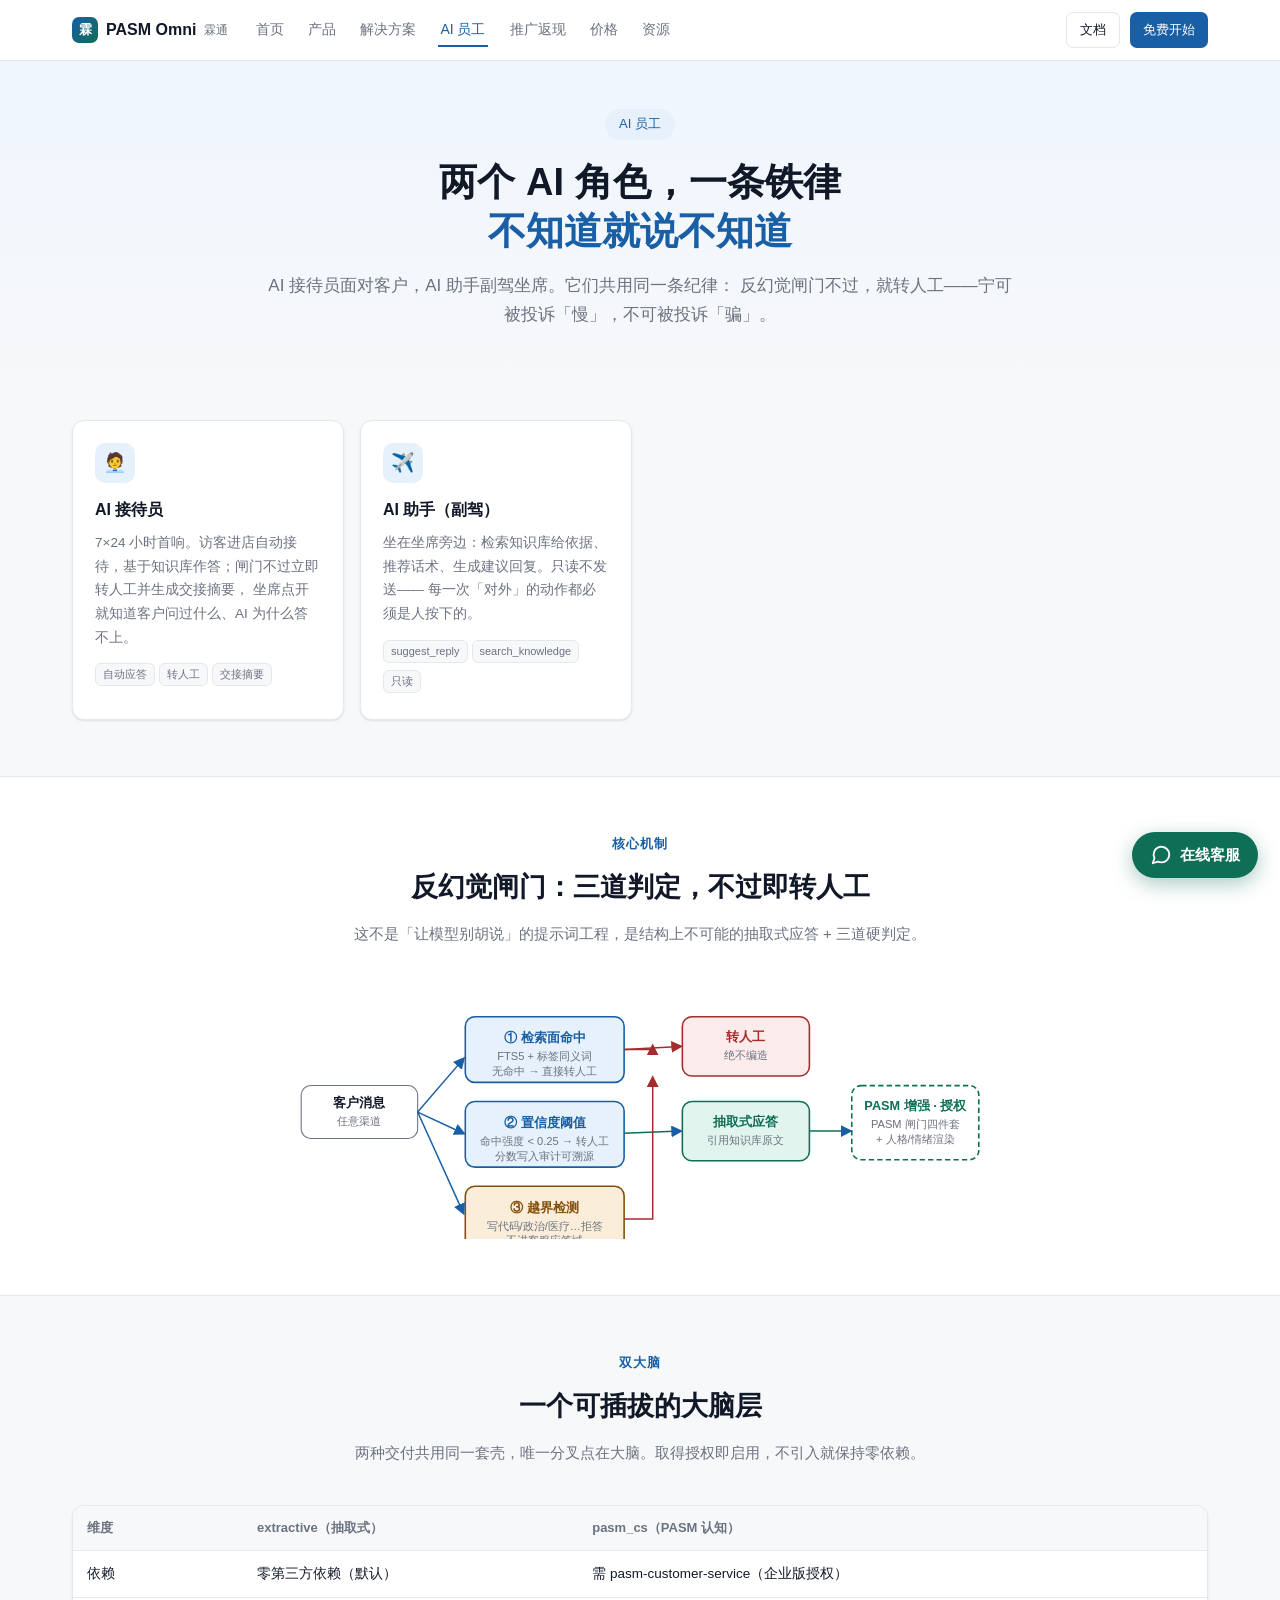
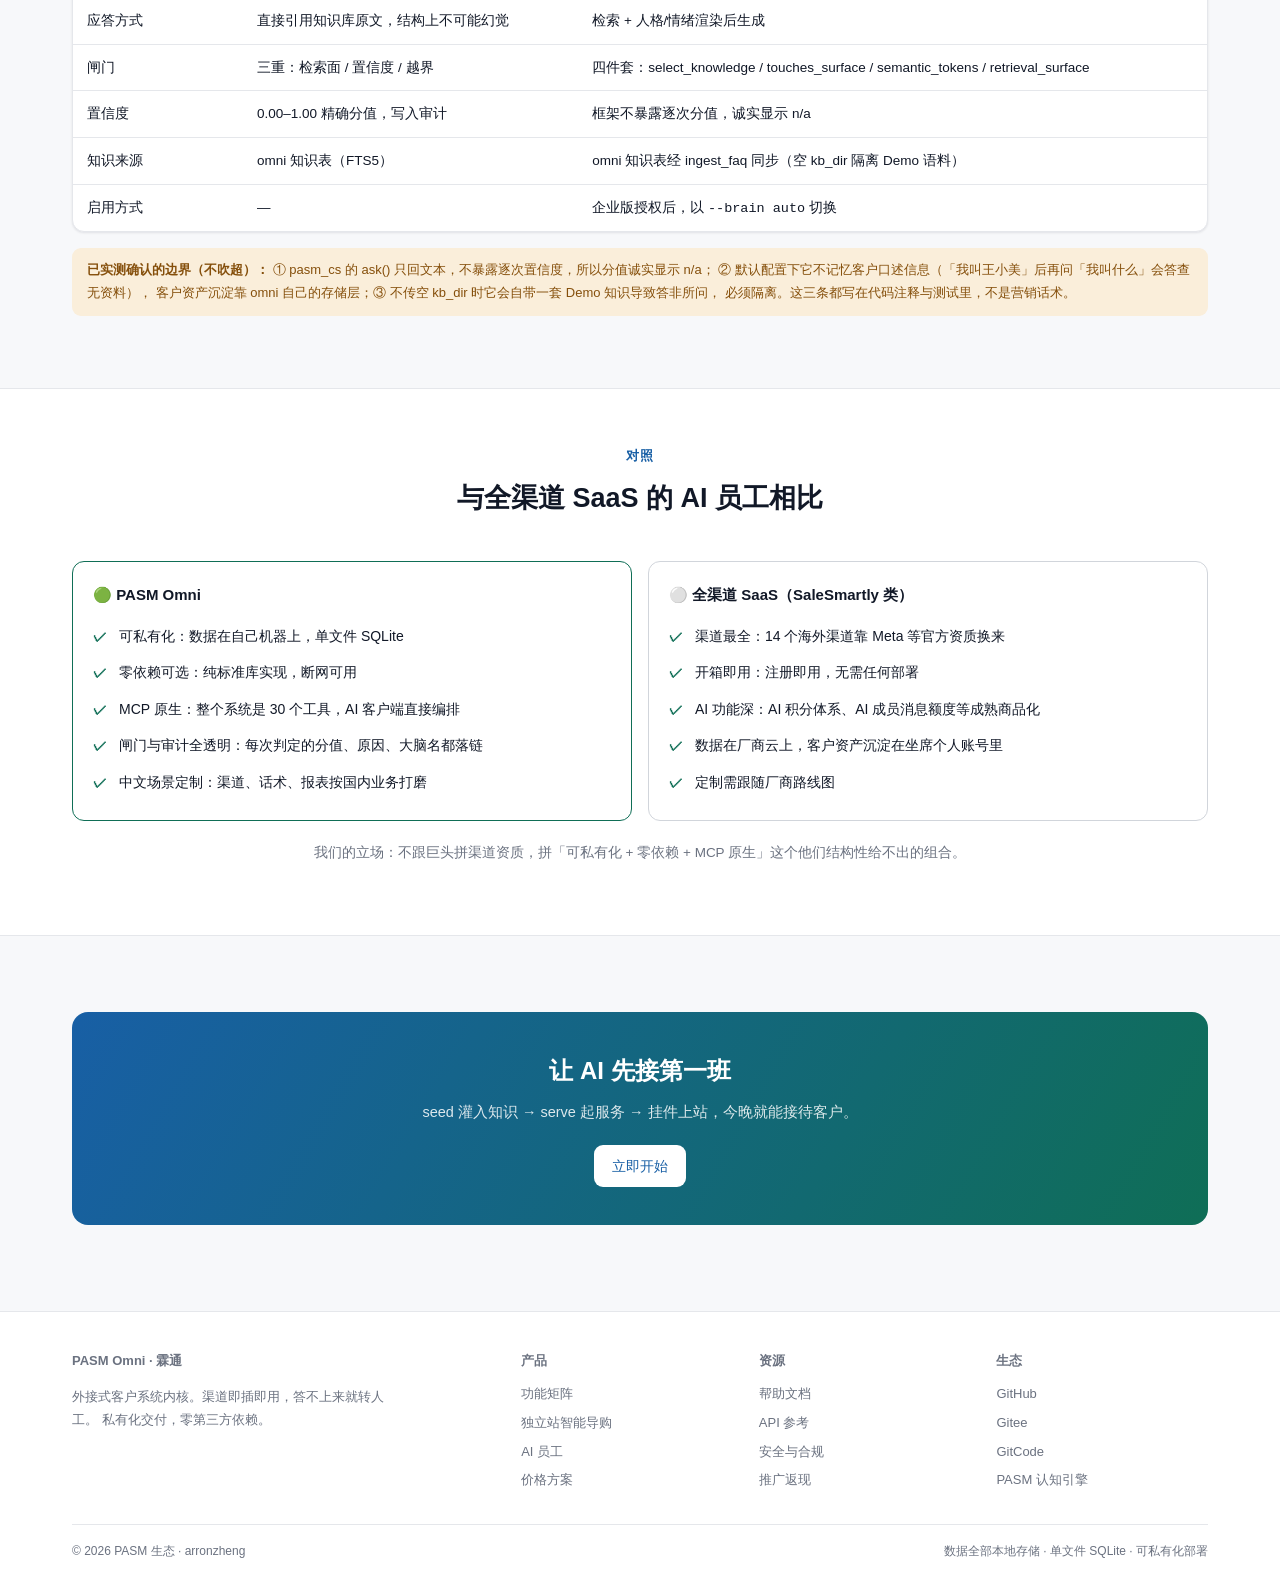
==== commit 57f7e50a: "同步站点与截图（2026-10-13 14:19）" ====
--- a/ai-agents.html
+++ b/ai-agents.html
@@ -249,53 +249,213 @@
 </footer>
 
 
-<!-- PASM Omni 客服接入挂件（参考 SaleSmartly 浮动客服） -->
+<!-- PASM Omni 客服接入挂件（打开即聊，参考 SaleSmartly 浮动客服） -->
 <div id="pasmCsWidget">
   <div id="pasmCsPanel" class="pasm-cs-panel" hidden>
     <div class="pasm-cs-head">
-      <div class="pasm-cs-title">PASM Omni · 客服接入</div>
+      <div>
+        <div class="pasm-cs-title">PASM Omni &middot; 在线客服</div>
+        <div class="pasm-cs-sub2" id="pasmCsMode">演示模式</div>
+      </div>
       <button id="pasmCsClose" class="pasm-cs-x" aria-label="关闭">&times;</button>
     </div>
-    <div class="pasm-cs-body">
-      <p class="pasm-cs-hi">您好 👋 欢迎了解 <b>PASM Omni 霖通</b>——外接式客户系统内核。</p>
-      <p class="pasm-cs-sub">渠道即插即用，答不上来就转人工；私有化交付，零第三方依赖。</p>
-      <div class="pasm-cs-links">
-        <a href="products.html">产品功能</a>
-        <a href="solutions.html">解决方案</a>
-        <a href="ai-agents.html">AI 员工</a>
-        <a href="pricing.html">价格方案</a>
-        <a href="resources.html">帮助文档</a>
-        <a href="promotion.html">联系开通</a>
-      </div>
-      <p class="pasm-cs-note">留下需求后，我们会在 1 个工作日内与您联系。</p>
-    </div>
-  </div>
-  <button id="pasmCsBtn" class="pasm-cs-btn" aria-label="客服接入">
+    <div class="pasm-cs-chat" id="pasmCsMsgs"></div>
+    <div class="pasm-cs-quick" id="pasmCsQuick"></div>
+    <div class="pasm-cs-inputrow">
+      <input id="pasmCsText" type="text" placeholder="输入消息，回车发送&hellip;" autocomplete="off">
+      <button id="pasmCsSend">发送</button>
+    </div>
+    <div class="pasm-cs-foot">由 PASM Omni 霖通驱动 &middot; 私有化部署</div>
+  </div>
+  <button id="pasmCsBtn" class="pasm-cs-btn" aria-label="在线客服">
     <svg viewBox="0 0 24 24" width="22" height="22" fill="none" stroke="currentColor" stroke-width="2" stroke-linecap="round" stroke-linejoin="round"><path d="M21 11.5a8.38 8.38 0 0 1-8.5 8.5 8.5 8.5 0 0 1-3.8-.9L3 21l1.9-5.7A8.5 8.5 0 1 1 21 11.5z"/></svg>
-    <span>客服接入</span>
+    <span>在线客服</span>
   </button>
 </div>
 <style>
-  #pasmCsWidget{position:fixed;right:22px;bottom:22px;z-index:9999;font-family:inherit}
+  #pasmCsWidget{position:fixed;right:22px;bottom:22px;z-index:9999;font-family:-apple-system,BlinkMacSystemFont,"Segoe UI","PingFang SC","Microsoft YaHei",sans-serif}
   .pasm-cs-btn{display:flex;align-items:center;gap:8px;background:#0F6E56;color:#fff;border:none;border-radius:28px;padding:12px 18px;font-size:15px;font-weight:600;cursor:pointer;box-shadow:0 6px 20px rgba(15,110,86,.35);transition:transform .15s,box-shadow .15s}
   .pasm-cs-btn:hover{transform:translateY(-2px);box-shadow:0 10px 26px rgba(15,110,86,.45)}
-  .pasm-cs-panel{position:absolute;right:0;bottom:66px;width:320px;max-height:460px;overflow:auto;background:#fff;border:1px solid #e6e8eb;border-radius:16px;box-shadow:0 16px 48px rgba(17,24,39,.18)}
-  .pasm-cs-head{display:flex;align-items:center;justify-content:space-between;padding:14px 16px;background:#0F6E56;color:#fff;border-radius:16px 16px 0 0}
+  .pasm-cs-panel{position:absolute;right:0;bottom:66px;width:344px;max-width:92vw;height:470px;max-height:78vh;display:flex;flex-direction:column;background:#fff;border:1px solid #e6e8eb;border-radius:16px;box-shadow:0 16px 48px rgba(17,24,39,.18);overflow:hidden}
+  .pasm-cs-head{display:flex;align-items:center;justify-content:space-between;padding:12px 16px;background:#0F6E56;color:#fff}
   .pasm-cs-title{font-weight:700;font-size:15px}
+  .pasm-cs-sub2{font-size:11px;opacity:.85;margin-top:2px}
   .pasm-cs-x{background:none;border:none;color:#fff;font-size:22px;line-height:1;cursor:pointer}
-  .pasm-cs-body{padding:16px}
-  .pasm-cs-hi{margin:0 0 6px;font-size:14px;color:#111}
-  .pasm-cs-sub{margin:0 0 14px;font-size:13px;color:#5b6470;line-height:1.6}
-  .pasm-cs-links{display:grid;grid-template-columns:1fr 1fr;gap:8px}
-  .pasm-cs-links a{display:block;text-align:center;padding:9px 6px;background:#f3f6f5;border-radius:10px;color:#0F6E56;text-decoration:none;font-size:13px;font-weight:600}
-  .pasm-cs-links a:hover{background:#e3efe9}
-  .pasm-cs-note{margin:14px 0 0;font-size:12px;color:#8a929c}
+  .pasm-cs-chat{flex:1;overflow-y:auto;padding:14px;background:#f7f8f9;display:flex;flex-direction:column;gap:10px}
+  .pcs-b{max-width:82%;padding:9px 12px;border-radius:12px;font-size:14px;line-height:1.55;white-space:pre-wrap;word-break:break-word}
+  .pcs-c{align-self:flex-end;background:#0F6E56;color:#fff;border-bottom-right-radius:4px}
+  .pcs-a{align-self:flex-start;background:#fff;border:1px solid #e5e7eb;border-bottom-left-radius:4px}
+  .pcs-s{align-self:center;font-size:11px;color:#8a929c;background:#eef0f2;padding:4px 10px;border-radius:10px}
+  .pcs-typing{align-self:flex-start;font-size:12px;color:#8a929c;padding:4px 10px}
+  .pasm-cs-quick{display:flex;flex-wrap:wrap;gap:6px;padding:10px 12px 0;border-top:1px solid #f0f1f3;background:#fff}
+  .pasm-cs-quick button{border:1px solid #d7e3dd;background:#f3f6f5;color:#0F6E56;border-radius:14px;padding:5px 10px;font-size:12px;cursor:pointer}
+  .pasm-cs-quick button:hover{background:#e3efe9}
+  .pasm-cs-inputrow{display:flex;gap:8px;padding:10px 12px;background:#fff}
+  .pasm-cs-inputrow input{flex:1;border:1px solid #d1d5db;border-radius:8px;padding:8px 10px;font-size:14px;font-family:inherit;outline:none}
+  .pasm-cs-inputrow input:focus{border-color:#0F6E56}
+  .pasm-cs-inputrow button{background:#0F6E56;color:#fff;border:none;border-radius:8px;padding:0 16px;font-size:14px;cursor:pointer;white-space:nowrap}
+  .pasm-cs-inputrow button:disabled{background:#b0b7c3;cursor:not-allowed}
+  .pasm-cs-foot{padding:0 12px 10px;font-size:11px;color:#aab0b8;background:#fff;text-align:center}
   [hidden]{display:none!important}
-  @media(max-width:520px){#pasmCsWidget{right:14px;bottom:14px}.pasm-cs-panel{width:280px}}
+  @media(max-width:520px){#pasmCsWidget{right:14px;bottom:14px}.pasm-cs-panel{width:300px;height:420px}}
 </style>
 <script>
-(function(){var b=document.getElementById('pasmCsBtn'),p=document.getElementById('pasmCsPanel'),x=document.getElementById('pasmCsClose');if(b){b.onclick=function(){p.hidden=!p.hidden};if(x){x.onclick=function(){p.hidden=true}}}}());
-</script>
-
-</body>
+(function () {
+  // ===== 接入配置：部署 pasm-omni 服务后，把地址填在这里即变为真实客服 =====
+  var PASM_API = ""; // 例如 "https://omni.example.com"（留空 = 演示模式）
+  var btn = document.getElementById("pasmCsBtn"),
+      panel = document.getElementById("pasmCsPanel"),
+      x = document.getElementById("pasmCsClose"),
+      box = document.getElementById("pasmCsMsgs"),
+      quick = document.getElementById("pasmCsQuick"),
+      input = document.getElementById("pasmCsText"),
+      send = document.getElementById("pasmCsSend"),
+      mode = document.getElementById("pasmCsMode");
+  if (!btn) return;
+
+  // 访客身份：localStorage 记住，避免每次刷新都是新客户
+  var KEY = "pasm_omni_visitor";
+  var visitor;
+  try { visitor = JSON.parse(localStorage.getItem(KEY) || "null"); } catch (e) {}
+  if (!visitor) {
+    visitor = { id: "v" + Math.random().toString(36).slice(2, 10) + Date.now().toString(36).slice(-4) };
+    try { localStorage.setItem(KEY, JSON.stringify(visitor)); } catch (e) {}
+  }
+
+  var sending = false, greeted = false;
+
+  function esc(s) {
+    return String(s == null ? "" : s).replace(/[&<>"]/g, function (c) {
+      return { "&": "&amp;", "<": "&lt;", ">": "&gt;", '"': "&quot;" }[c];
+    });
+  }
+  function bubble(text, who) {
+    var d = document.createElement("div");
+    d.className = "pcs-b pcs-" + who;
+    d.textContent = text;
+    box.appendChild(d);
+    box.scrollTop = 1e9;
+    return d;
+  }
+  function notice(text) {
+    var d = document.createElement("div");
+    d.className = "pcs-s";
+    d.textContent = text;
+    box.appendChild(d);
+    box.scrollTop = 1e9;
+  }
+  function typingOn() {
+    var d = document.createElement("div");
+    d.className = "pcs-typing";
+    d.textContent = "对方正在输入…";
+    box.appendChild(d);
+    box.scrollTop = 1e9;
+    return d;
+  }
+
+  // ===== 常见问题快选 =====
+  var QUICK = [
+    "价格是多少？",
+    "支持哪些渠道？",
+    "怎么私有化部署？",
+    "AI 会不会乱答？",
+    "转人工"
+  ];
+  QUICK.forEach(function (q) {
+    var b = document.createElement("button");
+    b.textContent = q;
+    b.onclick = function () { input.value = q; doSend(); };
+    quick.appendChild(b);
+  });
+
+  // ===== 演示模式 FAQ（本地应答，不经过网络；真实模式由服务端大脑应答） =====
+  var FAQ = [
+    { k: ["价格", "多少钱", "费用", "收费", "版本"], a: "PASM Omni 价格：\n· 免费版（自托管）¥0\n· 团队版 ¥148/年\n· 企业版 ¥1,880/年\n详见价格页：<a href='pricing.html' style='color:#0F6E56'>pricing.html</a>（当前为演示模式，配置 API 地址后由真实系统应答）" },
+    { k: ["渠道", "接入", "微信", "企微", "飞书", "钉钉", "telegram", "email", "line"], a: "内置 8 个渠道：webchat 网页挂件、Email、Telegram、Passthrough、企业微信、Line、飞书、钉钉。挂件一行 <script> 即可嵌入任何站点，访客打开就能聊。" },
+    { k: ["部署", "私有化", "安装", "自托管", "依赖"], a: "纯 Python 标准库实现（sqlite3/http.server/hashlib/json），Python 3.11+ 即可运行，SQLite 单文件存储，数据不出自己的机器。\n启动：python -m pasm_omni.cli serve --port 8770" },
+    { k: ["乱答", "幻觉", "准确", "靠谱", "答错"], a: "两层保险：① 反幻觉相关性闸门——知识库够不着就明说答不上来，不编造；② 确定性规则引擎——关键词/条件命中的答复不经过大模型，不可能幻觉。" },
+    { k: ["人工", "转人工", "坐席"], a: "演示模式无法真正转人工。真实部署后：识别到客诉/高危/规则命中即自动转人工，坐席在工作台接管，会话全程留痕。" },
+    { k: ["试用", "测试", "demo"], a: "可以。免费版支持完整自托管；需要实施服务或定制可联系我们（页面底部有联系方式）。" }
+  ];
+
+  function demoAnswer(text) {
+    var t = text.toLowerCase();
+    for (var i = 0; i < FAQ.length; i++) {
+      for (var j = 0; j < FAQ[i].k.length; j++) {
+        if (t.indexOf(FAQ[i].k[j]) >= 0) return FAQ[i].a;
+      }
+    }
+    return "这里是演示应答 🦉\n真实部署后，这个问题会由 PASM Omni 的客服系统回答：先查知识库（反幻觉闸门把关），答不上来会转人工。\n想了解价格、渠道或部署方式，可以点下面的常见问题。";
+  }
+
+  function doSend() {
+    var text = (input.value || "").trim();
+    if (!text || sending) return;
+    sending = true;
+    send.disabled = true;
+    bubble(text, "c");
+    input.value = "";
+    var tp = typingOn();
+
+    function done() {
+      if (tp && tp.parentNode) tp.parentNode.removeChild(tp);
+      sending = false;
+      send.disabled = false;
+      input.focus();
+    }
+
+    if (PASM_API) {
+      // ===== 真实模式：与官方 widget.js 同协议 =====
+      fetch(PASM_API + "/api/chat", {
+        method: "POST",
+        headers: { "Content-Type": "application/json" },
+        body: JSON.stringify({ channel: "webchat", external_id: visitor.id, text: text })
+      }).then(function (r) { return r.json(); }).then(function (r) {
+        done();
+        if (r && r.reply) {
+          bubble(r.reply, "a");
+          if (r.action === "handoff") notice("已转人工，坐席稍后回复");
+        } else if (r && r.error) {
+          notice("发送失败：" + r.error);
+        } else {
+          notice("服务未返回应答，请稍后重试");
+        }
+      }).catch(function () {
+        done();
+        notice("网络异常：服务暂不可达（演示模式下仅本地应答）");
+      });
+    } else {
+      // ===== 演示模式：本地 FAQ =====
+      setTimeout(function () {
+        done();
+        var a = demoAnswer(text);
+        var d = document.createElement("div");
+        d.className = "pcs-b pcs-a";
+        d.innerHTML = esc(a).replace(/\n/g, "<br>").replace(
+          /&lt;a href='([^']+)' style='color:#0F6E56'&gt;([^&]+)&lt;\/a&gt;/g,
+          "<a href='$1' style='color:#0F6E56'>$2</a>");
+        box.appendChild(d);
+        box.scrollTop = 1e9;
+      }, 450);
+    }
+  }
+
+  btn.onclick = function () {
+    panel.hidden = !panel.hidden;
+    if (!panel.hidden) {
+      if (!greeted) {
+        greeted = true;
+        bubble("您好 👋 欢迎了解 PASM Omni 霖通——外接式客户系统内核。\n有什么可以帮您？", "a");
+        mode.textContent = PASM_API ? "在线" : "演示模式";
+      }
+      input.focus();
+    }
+  };
+  if (x) x.onclick = function () { panel.hidden = true; };
+  send.onclick = doSend;
+  input.onkeydown = function (e) {
+    if (e.key === "Enter") { e.preventDefault(); doSend(); }
+  };
+})();
+</script></body>
 </html>
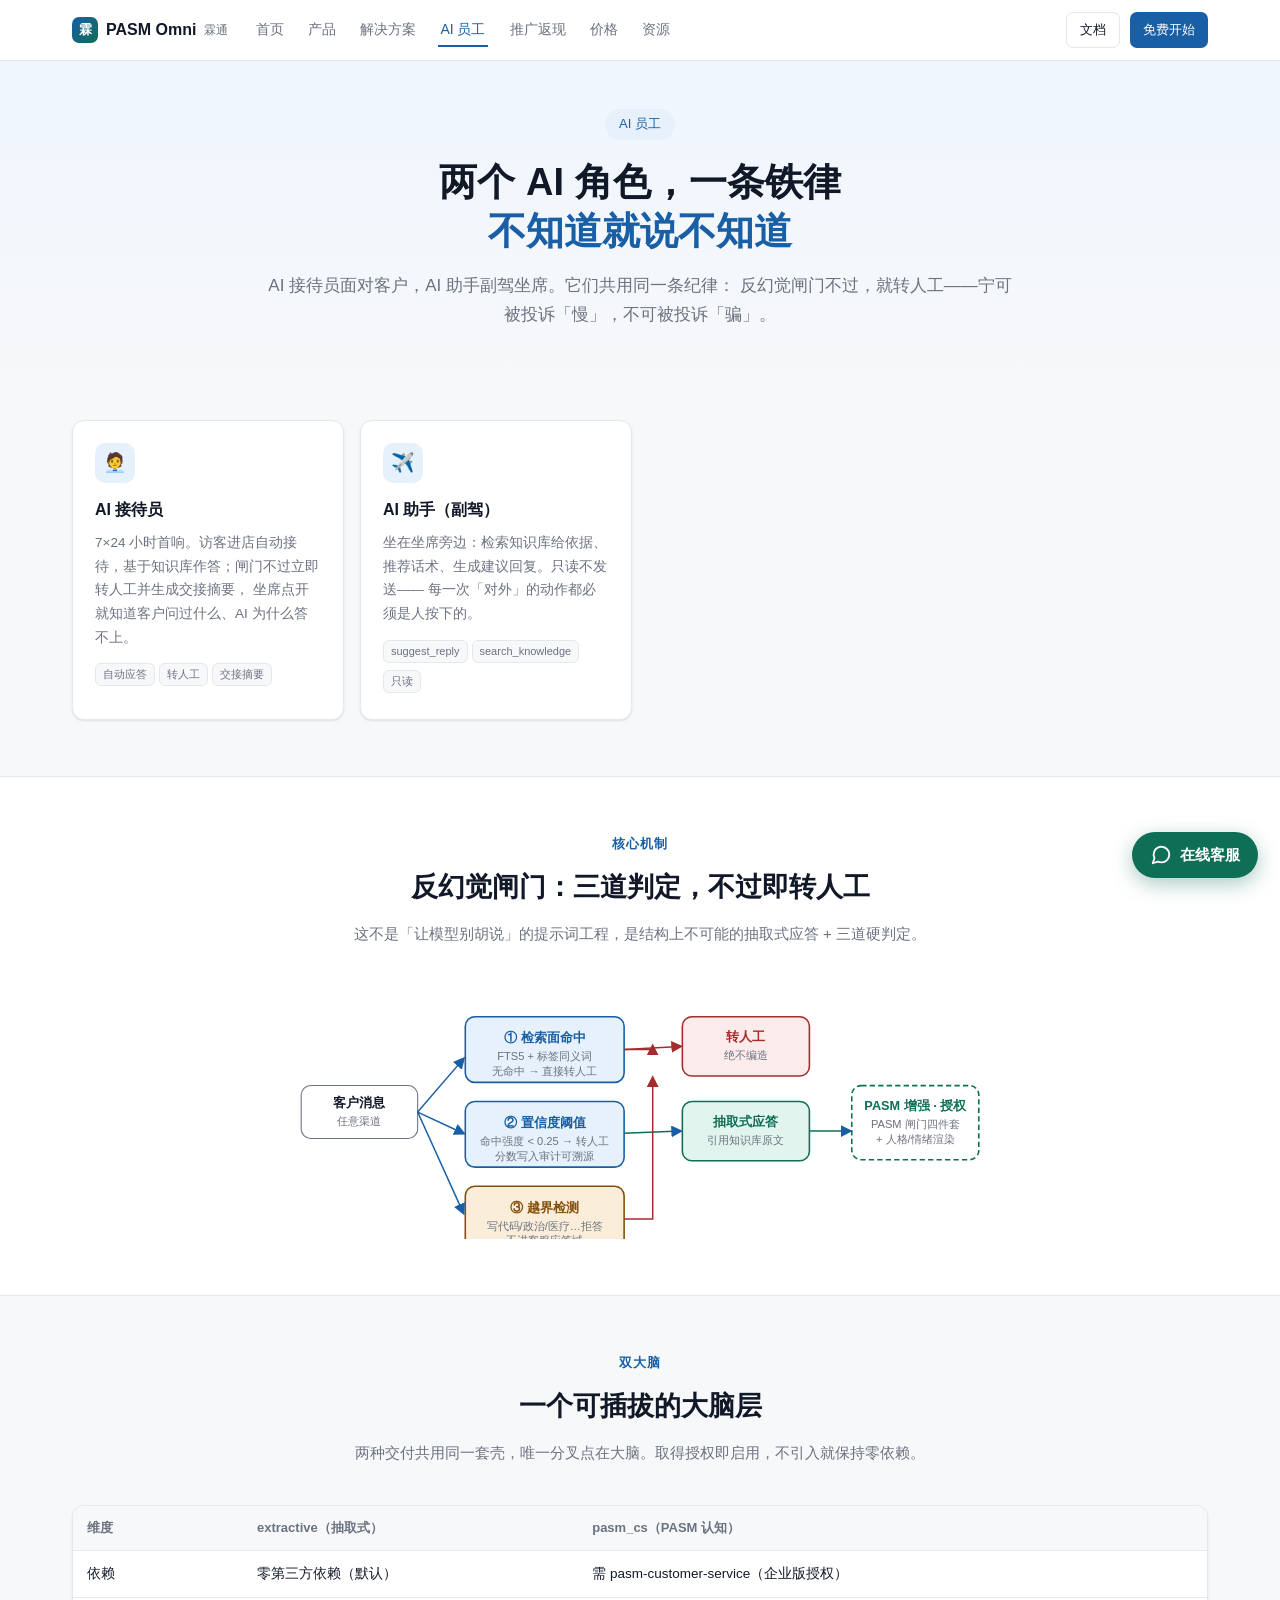
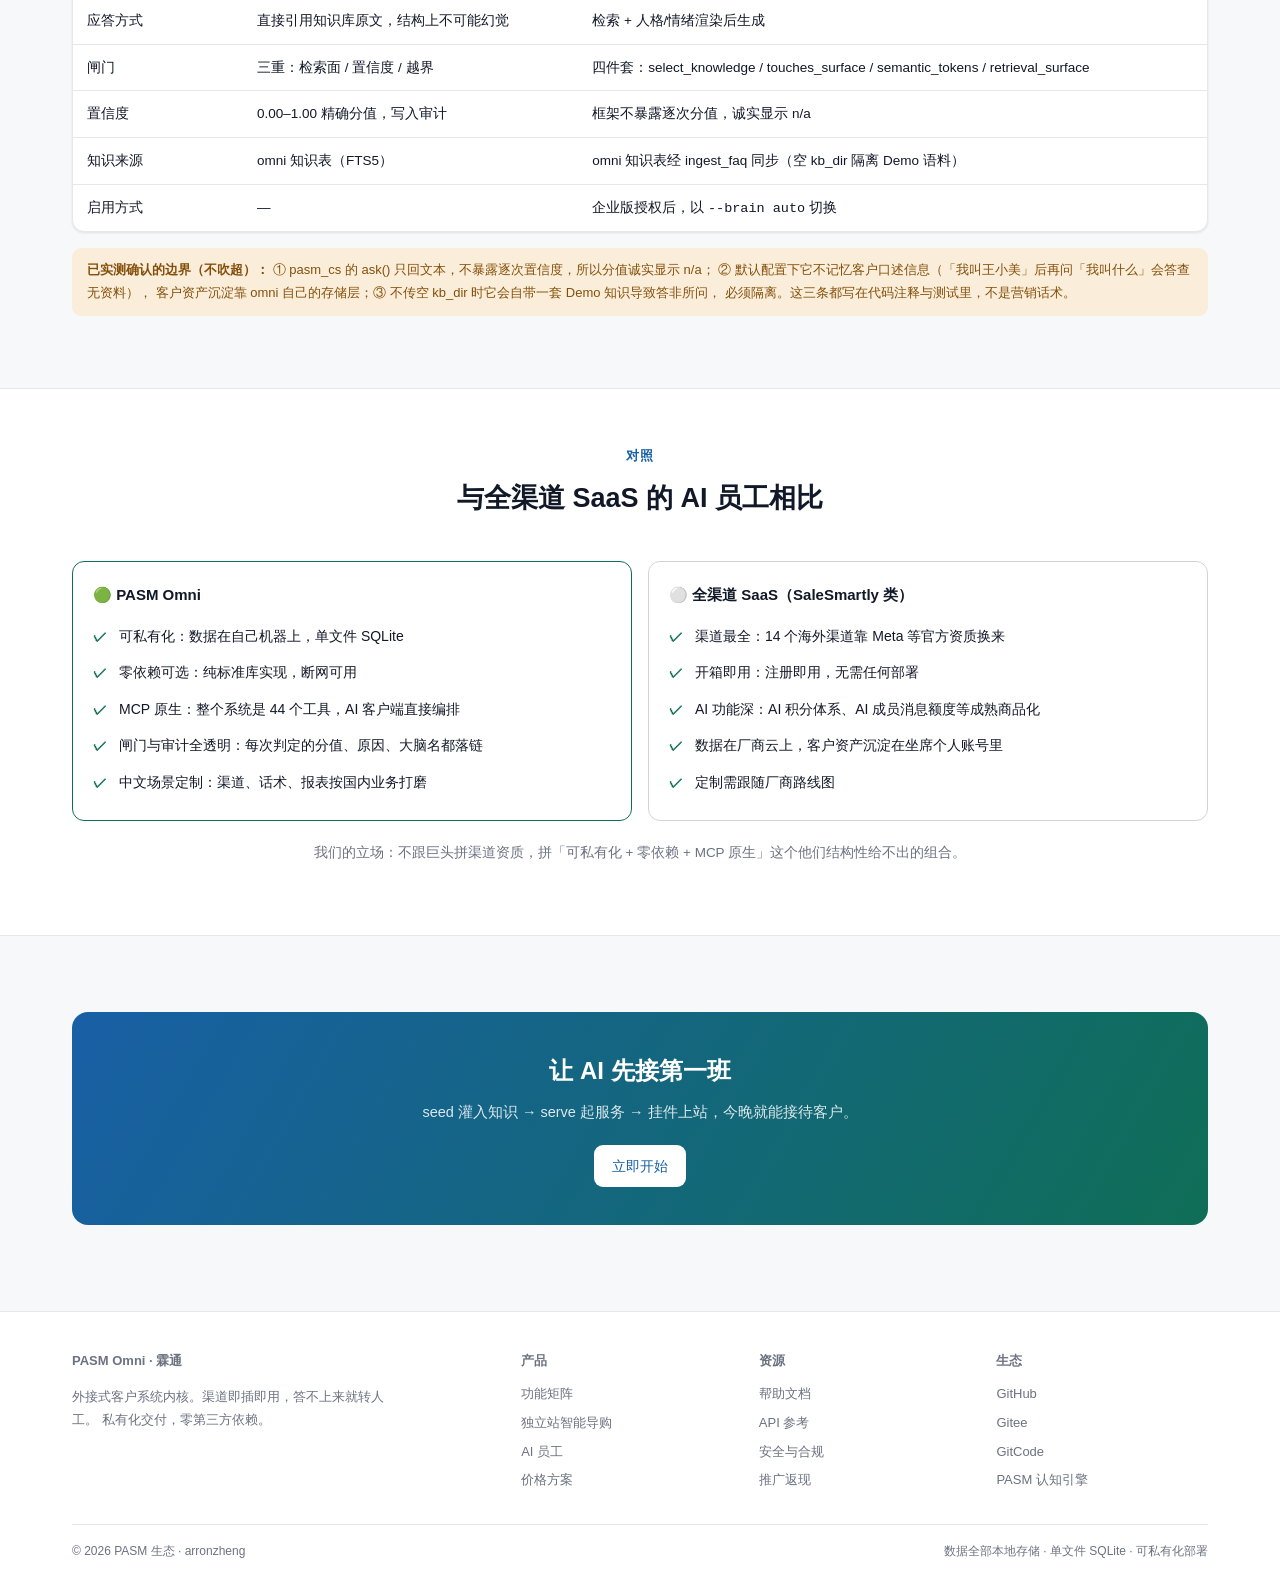
==== commit 7addd3c2: "同步站点与截图（2026-10-13 17:32）" ====
--- a/ai-agents.html
+++ b/ai-agents.html
@@ -173,7 +173,7 @@
         <ul class="check-list">
           <li>可私有化：数据在自己机器上，单文件 SQLite</li>
           <li>零依赖可选：纯标准库实现，断网可用</li>
-          <li>MCP 原生：整个系统是 30 个工具，AI 客户端直接编排</li>
+          <li>MCP 原生：整个系统是 44 个工具，AI 客户端直接编排</li>
           <li>闸门与审计全透明：每次判定的分值、原因、大脑名都落链</li>
           <li>中文场景定制：渠道、话术、报表按国内业务打磨</li>
         </ul>
